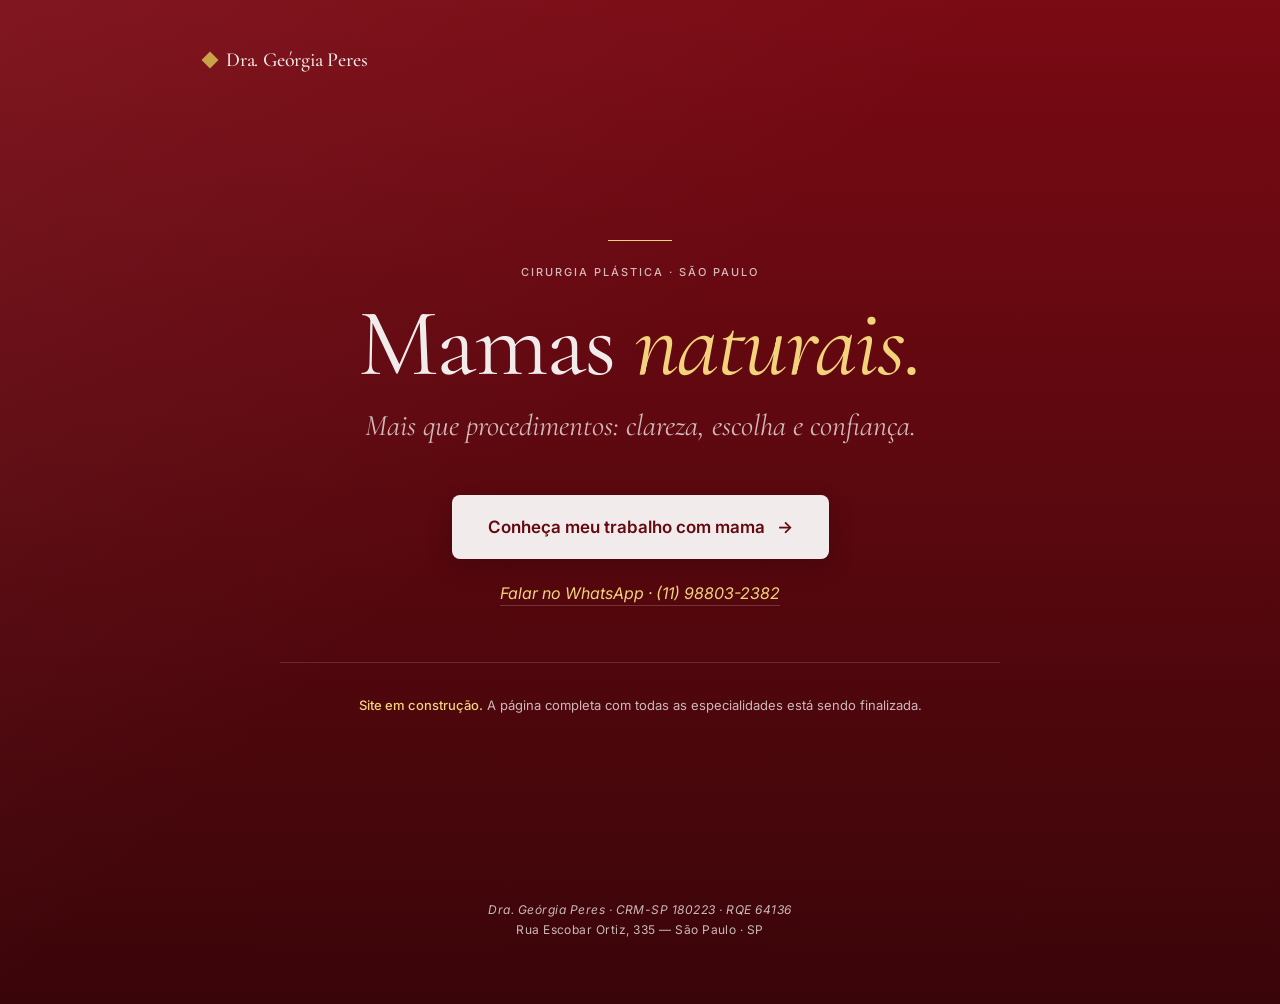
==== index.html @ ad5acf3d "Initial site structure — homepage + /mamas/ landing - index.html: homepage placeholder (brand bordô/" ====
<!doctype html>
<html lang="pt-BR">
<head>
<meta charset="utf-8">
<meta name="viewport" content="width=device-width,initial-scale=1">
<meta name="theme-color" content="#650810">
<meta name="description" content="Dra. Geórgia Peres · Cirurgia plástica · Mamas naturais. CRM-SP 180223 · RQE 64136.">
<meta property="og:title" content="Dra. Geórgia Peres — Cirurgia plástica">
<meta property="og:description" content="Mamas naturais. Mais que procedimentos: clareza, escolha e confiança.">
<meta property="og:type" content="website">
<title>Dra. Geórgia Peres · Cirurgia plástica</title>
<link rel="preconnect" href="https://fonts.googleapis.com">
<link rel="preconnect" href="https://fonts.gstatic.com" crossorigin>
<link rel="stylesheet" href="https://fonts.googleapis.com/css2?family=Cormorant+Garamond:ital,wght@0,400;0,500;0,600;1,400;1,500&family=Inter:wght@300;400;500;600&display=swap">
<style>
  :root {
    --bordo: #650810;
    --vinho: #2C0306;
    --nude:  #D6C0B2;
    --offwhite: #F1EBEB;
    --ivory: #FAF6F4;
    --gold: #C9A24A;
    --gold-light: #F2D27A;
    --grafite: #2F2F2F;
    --fg-on-bordo-2: rgba(241, 235, 235, 0.78);
    --font-display: "Cormorant Garamond", Georgia, serif;
    --font-body: "Inter", -apple-system, BlinkMacSystemFont, "Segoe UI", Roboto, sans-serif;
  }
  * { box-sizing: border-box; margin: 0; padding: 0; }
  html { scroll-behavior: smooth; -webkit-text-size-adjust: 100%; }
  body {
    font-family: var(--font-body);
    background: var(--bordo);
    background-image:
      linear-gradient(135deg, rgba(255,255,255,0.05) 0%, rgba(255,255,255,0) 45%),
      linear-gradient(180deg, #7A0A14 0%, #3A0509 100%);
    color: var(--offwhite);
    min-height: 100vh;
    min-height: 100dvh;
    display: flex;
    flex-direction: column;
    -webkit-font-smoothing: antialiased;
  }
  @media (prefers-reduced-motion: reduce) {
    *, *::before, *::after { animation-duration: 0.01ms !important; transition-duration: 0.01ms !important; }
  }
  .container {
    max-width: 920px;
    margin: 0 auto;
    padding: 24px;
    width: 100%;
  }
  header {
    padding-block: 24px;
  }
  .brand {
    display: inline-flex;
    align-items: center;
    gap: 10px;
    font-family: var(--font-display);
    font-size: 20px;
    font-weight: 500;
    letter-spacing: -0.01em;
    color: var(--offwhite);
    text-decoration: none;
  }
  .brand .diamond {
    width: 12px; height: 12px;
    background: var(--gold);
    transform: rotate(45deg);
    display: inline-block;
  }
  main {
    flex: 1;
    display: flex;
    align-items: center;
    padding-block: clamp(40px, 8vw, 96px);
  }
  .hero {
    text-align: center;
    margin: 0 auto;
    max-width: 720px;
  }
  .divider-gold {
    width: 64px;
    height: 1px;
    background: var(--gold-light);
    border: 0;
    margin: 0 auto 24px;
  }
  .overline {
    font-size: 11px;
    font-weight: 500;
    letter-spacing: 0.18em;
    text-transform: uppercase;
    color: var(--fg-on-bordo-2);
    margin-bottom: 16px;
  }
  .display {
    font-family: var(--font-display);
    font-weight: 400;
    font-size: clamp(48px, 8vw, 96px);
    line-height: 1.02;
    letter-spacing: -0.02em;
    color: var(--offwhite);
    margin-bottom: 12px;
    text-wrap: balance;
  }
  .display em {
    font-style: italic;
    color: var(--gold-light);
    font-weight: 400;
  }
  .sub {
    font-family: var(--font-display);
    font-style: italic;
    font-size: clamp(22px, 2.6vw, 30px);
    color: var(--fg-on-bordo-2);
    margin-bottom: 48px;
    line-height: 1.4;
  }
  .ctas {
    display: flex;
    flex-direction: column;
    align-items: center;
    gap: 24px;
  }
  .btn {
    display: inline-flex;
    align-items: center;
    justify-content: center;
    gap: 12px;
    background: var(--offwhite);
    color: var(--bordo);
    font-family: var(--font-body);
    font-size: 17px;
    font-weight: 600;
    text-decoration: none;
    padding: 22px 36px;
    min-height: 56px;
    border-radius: 8px;
    transition: background 160ms cubic-bezier(0.22,0.61,0.36,1), transform 160ms cubic-bezier(0.22,0.61,0.36,1), box-shadow 240ms cubic-bezier(0.22,0.61,0.36,1);
    box-shadow: 0 8px 24px rgba(0,0,0,0.18);
  }
  .btn:hover { background: #fff; box-shadow: 0 12px 32px rgba(0,0,0,0.22); }
  .btn:active { transform: translateY(1px); }
  .btn:focus-visible { outline: 3px solid var(--gold-light); outline-offset: 3px; }
  .btn .arrow { display: inline-block; transition: transform 160ms cubic-bezier(0.22,0.61,0.36,1); }
  .btn:hover .arrow { transform: translateX(3px); }
  .whats {
    color: var(--gold-light);
    font-style: italic;
    text-decoration: none;
    border-bottom: 1px solid rgba(241, 235, 235, 0.2);
    padding-bottom: 2px;
    transition: color 160ms, border-color 160ms;
  }
  .whats:hover { color: #fff; border-bottom-color: var(--gold-light); }
  footer {
    padding-block: 40px;
    text-align: center;
    font-size: 12px;
    color: var(--fg-on-bordo-2);
    letter-spacing: 0.04em;
    line-height: 1.7;
  }
  footer .crm { font-style: italic; }
  .specialty-note {
    margin-top: 56px;
    padding-top: 32px;
    border-top: 1px solid rgba(241, 235, 235, 0.14);
    font-size: 13px;
    color: var(--fg-on-bordo-2);
    line-height: 1.6;
  }
  .specialty-note strong { color: var(--gold-light); font-weight: 500; }
</style>
</head>
<body>

<header>
  <div class="container">
    <a class="brand" href="/">
      <span class="diamond" aria-hidden="true"></span>
      <span>Dra. Geórgia Peres</span>
    </a>
  </div>
</header>

<main>
  <div class="container">
    <div class="hero">
      <hr class="divider-gold" aria-hidden="true">
      <p class="overline">Cirurgia plástica · São Paulo</p>
      <h1 class="display">Mamas <em>naturais.</em></h1>
      <p class="sub">Mais que procedimentos: clareza, escolha e confiança.</p>

      <div class="ctas">
        <a class="btn" href="mamas/">
          Conheça meu trabalho com mama <span class="arrow" aria-hidden="true">→</span>
        </a>
        <a class="whats" href="https://wa.me/5511988032382?text=Oi%20Dra.%20Ge%C3%B3rgia%2C%20vim%20do%20site." target="_blank" rel="noopener">
          Falar no WhatsApp · (11) 98803-2382
        </a>
      </div>

      <p class="specialty-note">
        <strong>Site em construção.</strong> A página completa com todas as especialidades está sendo finalizada.
      </p>
    </div>
  </div>
</main>

<footer>
  <div class="container">
    <p class="crm">Dra. Geórgia Peres · CRM-SP 180223 · RQE 64136</p>
    <p>Rua Escobar Ortiz, 335 — São Paulo · SP</p>
  </div>
</footer>

</body>
</html>
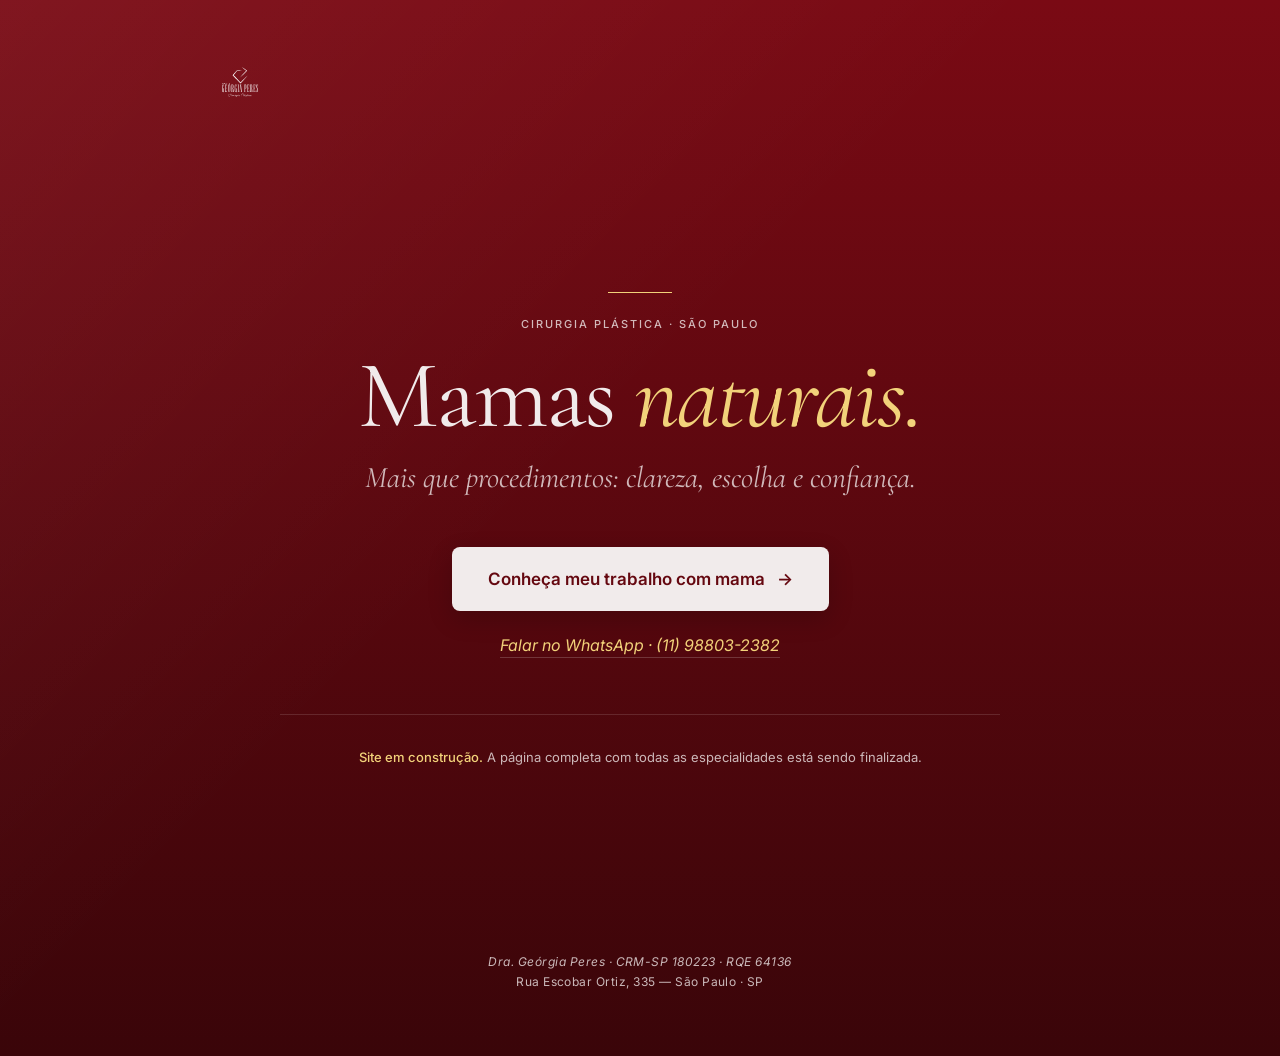
==== commit 92ed2a16: "Logos reais aplicados + índice do site atual - assets/logos/: logos oficiais (bordo, white) da Dra. " ====
--- a/index.html
+++ b/index.html
@@ -56,19 +56,13 @@
   .brand {
     display: inline-flex;
     align-items: center;
-    gap: 10px;
-    font-family: var(--font-display);
-    font-size: 20px;
-    font-weight: 500;
-    letter-spacing: -0.01em;
-    color: var(--offwhite);
     text-decoration: none;
   }
-  .brand .diamond {
-    width: 12px; height: 12px;
-    background: var(--gold);
-    transform: rotate(45deg);
-    display: inline-block;
+  .brand img {
+    height: 72px;
+    width: auto;
+    display: block;
+    filter: brightness(0) invert(1);
   }
   main {
     flex: 1;
@@ -180,9 +174,8 @@
 
 <header>
   <div class="container">
-    <a class="brand" href="/">
-      <span class="diamond" aria-hidden="true"></span>
-      <span>Dra. Geórgia Peres</span>
+    <a class="brand" href="/" aria-label="Dra. Geórgia Peres — início">
+      <img src="assets/logos/logo-georgia-white.svg" alt="Dra. Geórgia Peres">
     </a>
   </div>
 </header>
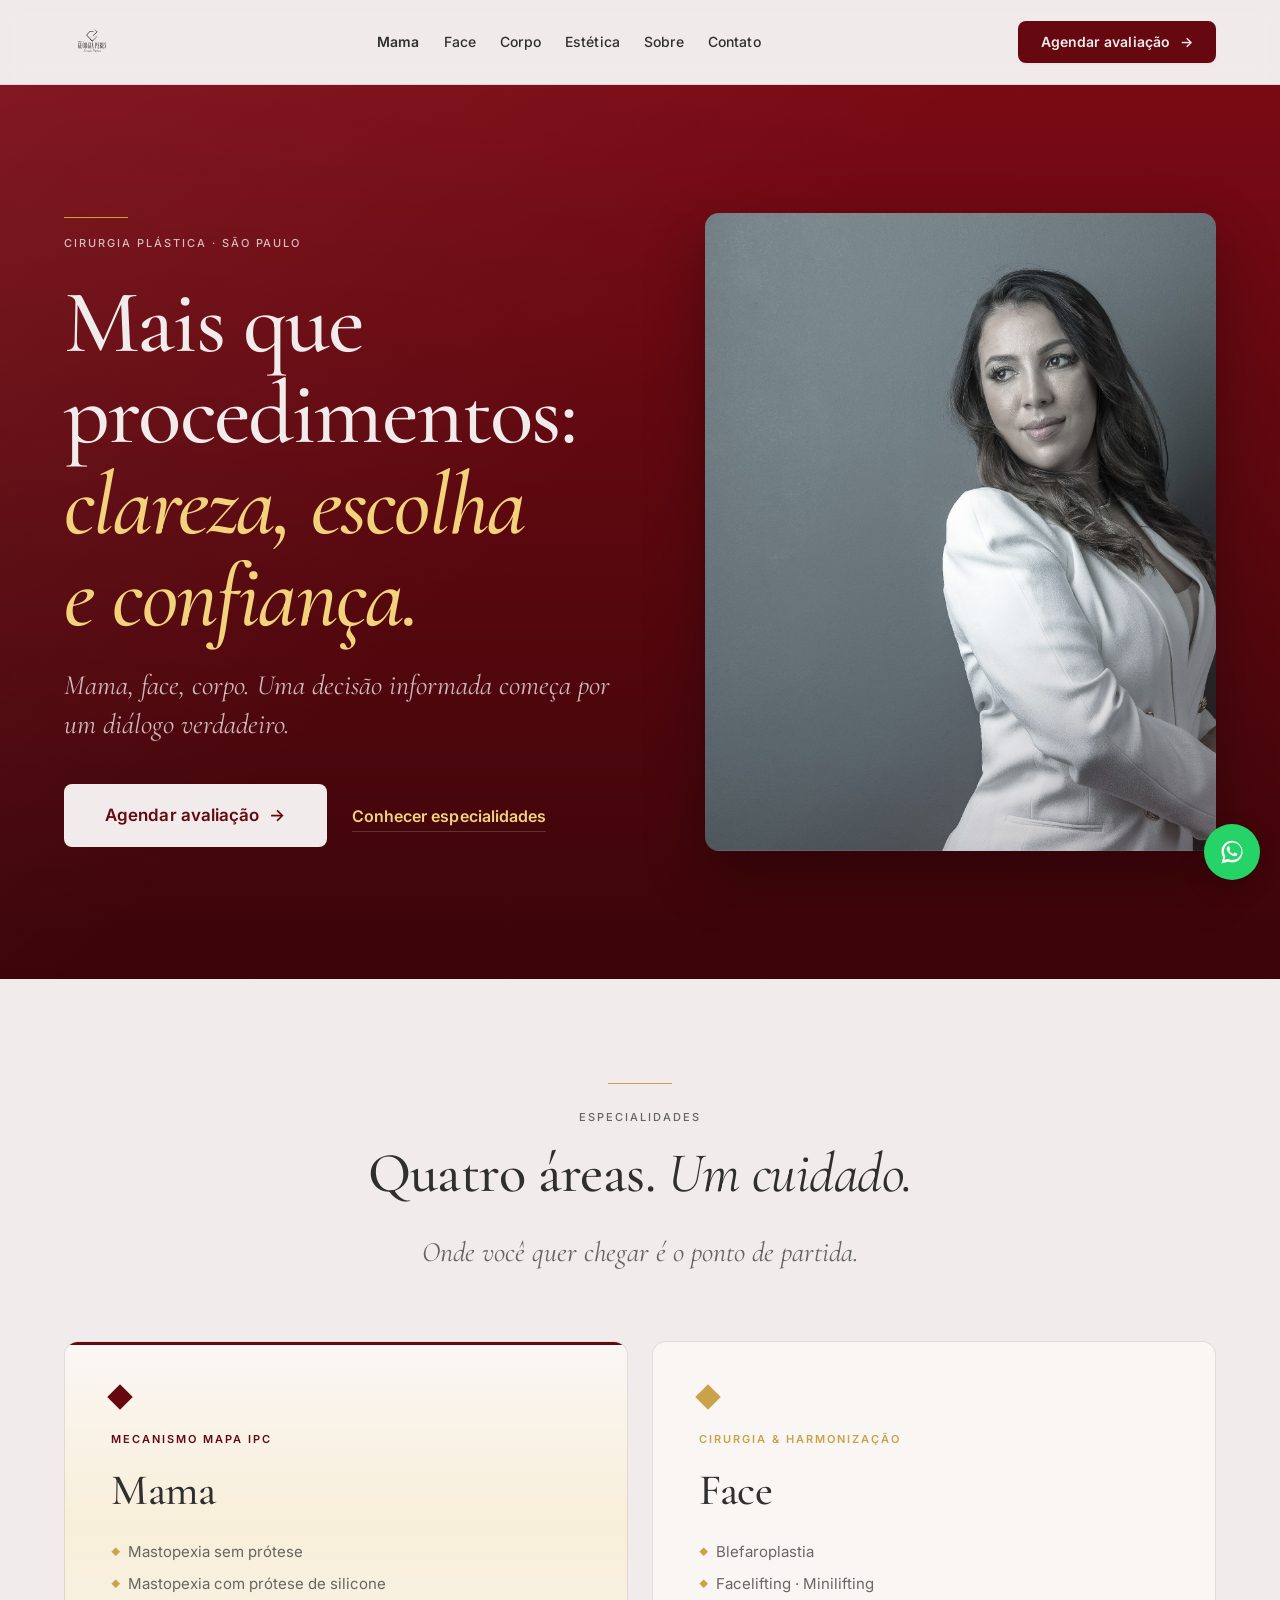
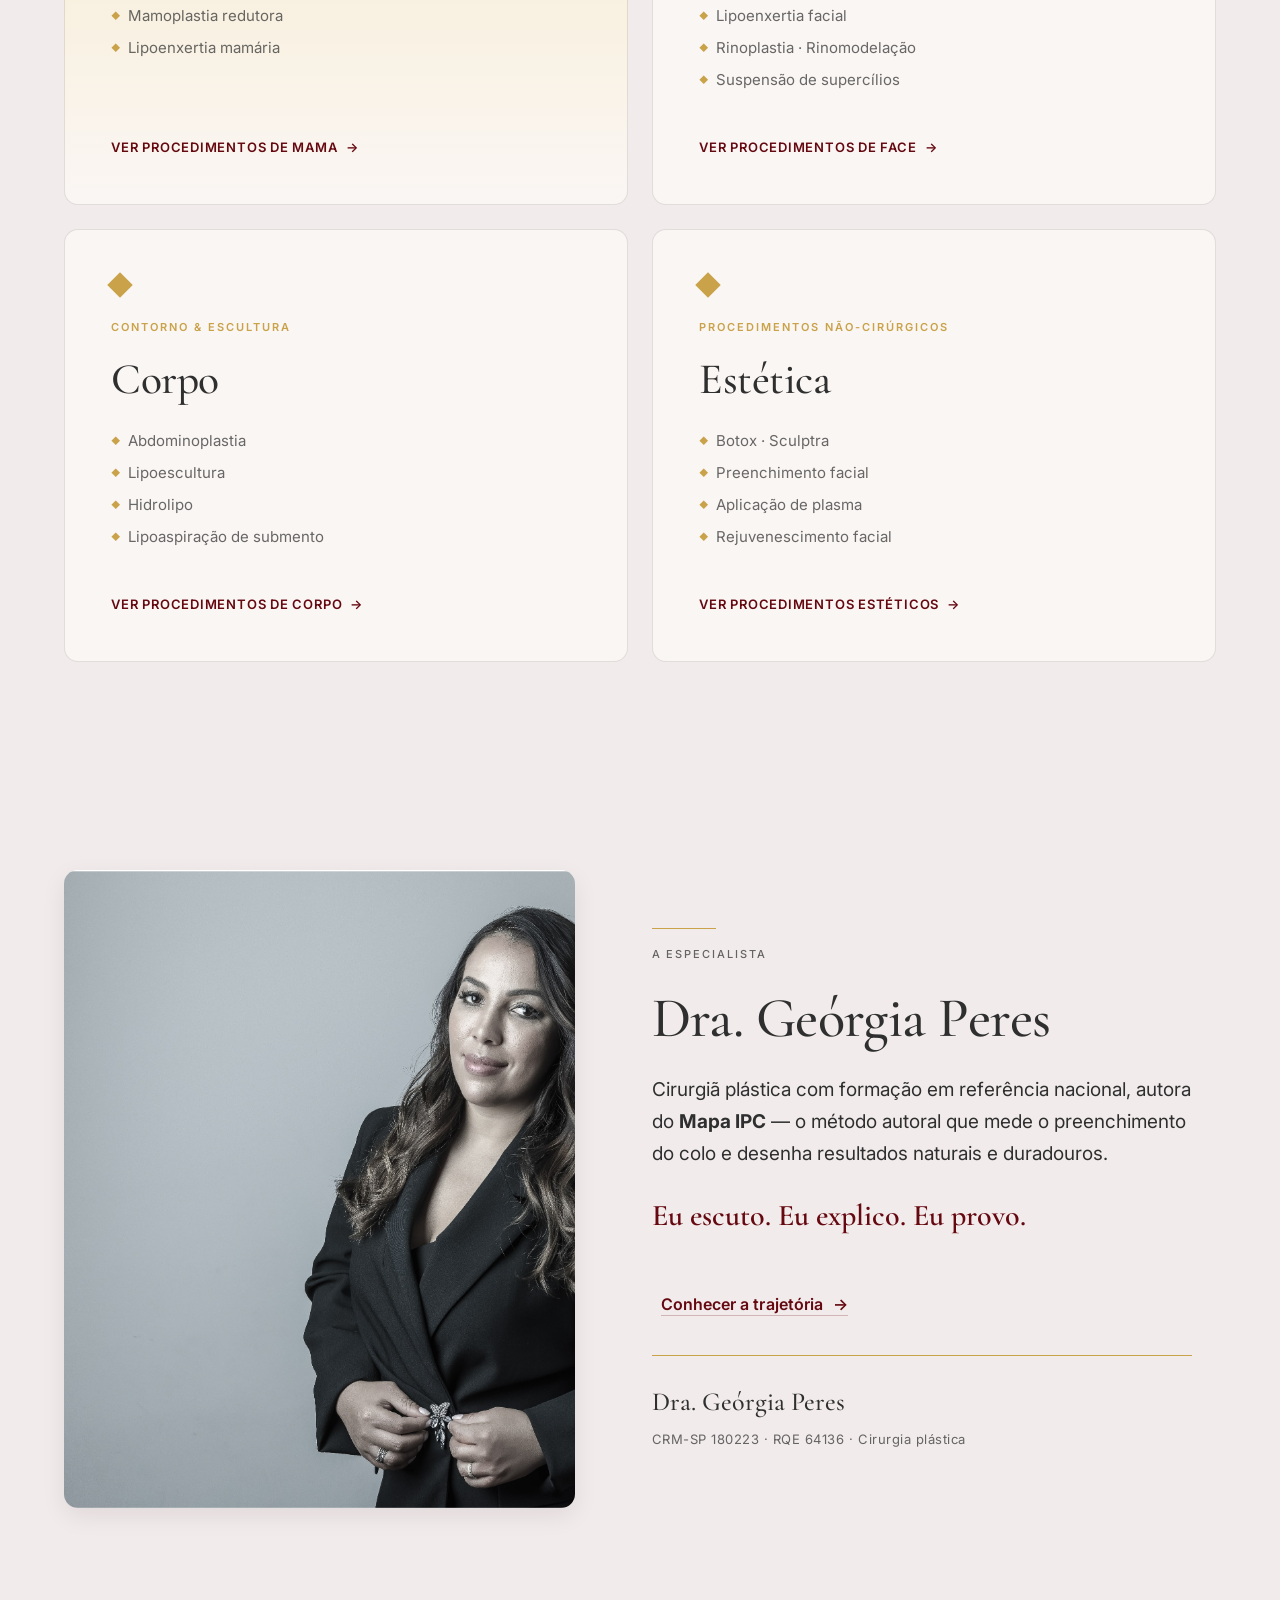
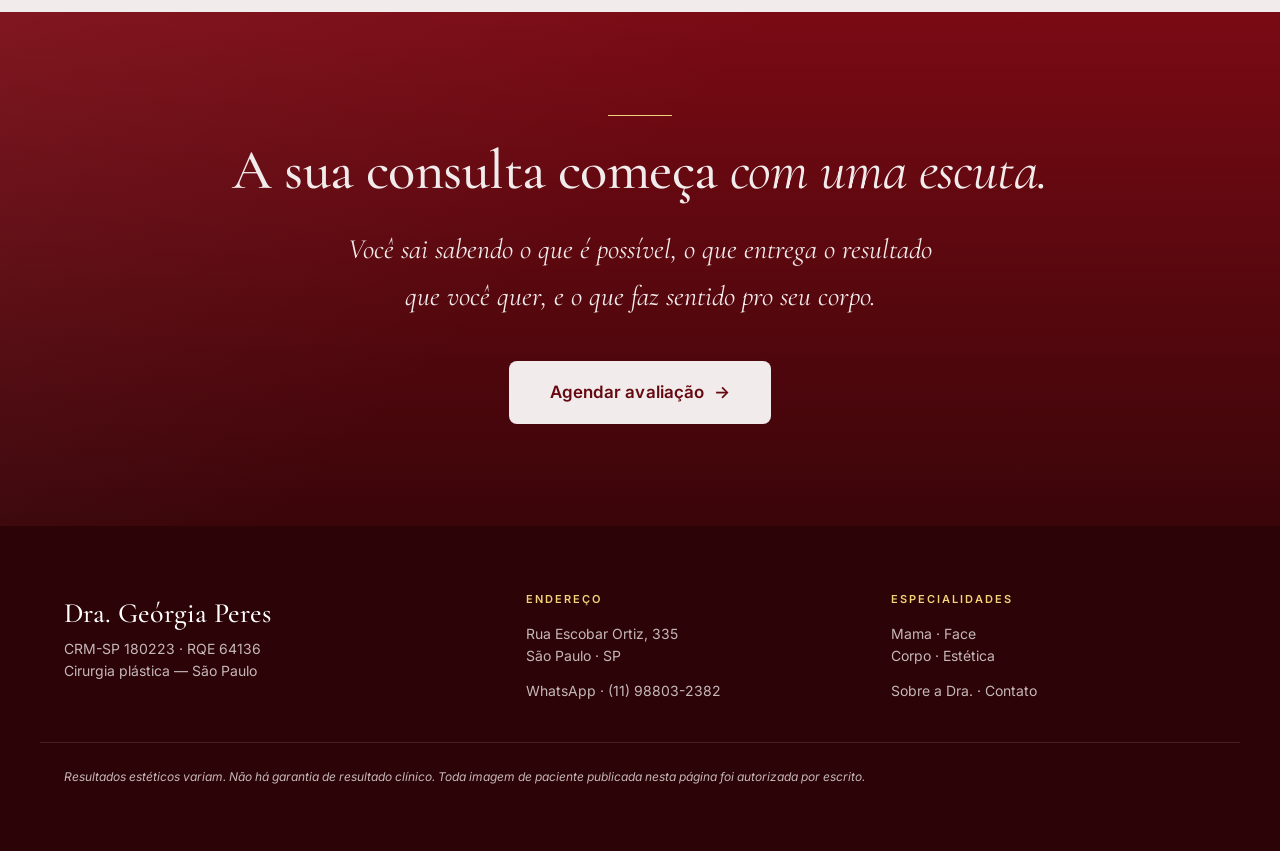
==== commit d7cda599: "Fase 1+2: CSS compartilhado + Home reformulada CSS arquitetura compartilhada: - assets/css/tokens.cs" ====
--- a/index.html
+++ b/index.html
@@ -4,212 +4,490 @@
 <meta charset="utf-8">
 <meta name="viewport" content="width=device-width,initial-scale=1">
 <meta name="theme-color" content="#650810">
-<meta name="description" content="Dra. Geórgia Peres · Cirurgia plástica · Mamas naturais. CRM-SP 180223 · RQE 64136.">
+<meta name="description" content="Dra. Geórgia Peres · Cirurgia plástica · Mama, Face, Corpo. Mais que procedimentos: clareza, escolha e confiança. CRM-SP 180223 · RQE 64136. São Paulo.">
 <meta property="og:title" content="Dra. Geórgia Peres — Cirurgia plástica">
-<meta property="og:description" content="Mamas naturais. Mais que procedimentos: clareza, escolha e confiança.">
+<meta property="og:description" content="Mais que procedimentos: clareza, escolha e confiança.">
 <meta property="og:type" content="website">
-<title>Dra. Geórgia Peres · Cirurgia plástica</title>
+<meta property="og:image" content="assets/photos/dra-georgia-01.jpg">
+<title>Dra. Geórgia Peres · Cirurgia plástica · São Paulo</title>
 <link rel="preconnect" href="https://fonts.googleapis.com">
 <link rel="preconnect" href="https://fonts.gstatic.com" crossorigin>
-<link rel="stylesheet" href="https://fonts.googleapis.com/css2?family=Cormorant+Garamond:ital,wght@0,400;0,500;0,600;1,400;1,500&family=Inter:wght@300;400;500;600&display=swap">
+<link rel="stylesheet" href="assets/css/tokens.css">
+<link rel="stylesheet" href="assets/css/base.css">
+<link rel="stylesheet" href="assets/css/components.css">
 <style>
-  :root {
-    --bordo: #650810;
-    --vinho: #2C0306;
-    --nude:  #D6C0B2;
-    --offwhite: #F1EBEB;
-    --ivory: #FAF6F4;
-    --gold: #C9A24A;
-    --gold-light: #F2D27A;
-    --grafite: #2F2F2F;
-    --fg-on-bordo-2: rgba(241, 235, 235, 0.78);
-    --font-display: "Cormorant Garamond", Georgia, serif;
-    --font-body: "Inter", -apple-system, BlinkMacSystemFont, "Segoe UI", Roboto, sans-serif;
-  }
-  * { box-sizing: border-box; margin: 0; padding: 0; }
-  html { scroll-behavior: smooth; -webkit-text-size-adjust: 100%; }
-  body {
-    font-family: var(--font-body);
-    background: var(--bordo);
+  /* Home-only styles */
+  .hero-home {
+    position: relative;
+    overflow: hidden;
+    background: var(--dg-bordo);
     background-image:
-      linear-gradient(135deg, rgba(255,255,255,0.05) 0%, rgba(255,255,255,0) 45%),
+      linear-gradient(135deg, rgba(255,255,255,0.06) 0%, rgba(255,255,255,0) 45%),
       linear-gradient(180deg, #7A0A14 0%, #3A0509 100%);
-    color: var(--offwhite);
-    min-height: 100vh;
-    min-height: 100dvh;
+    color: var(--fg-on-bordo);
+    padding-block: clamp(72px, 10vw, 144px);
+  }
+  .hero-home__grid {
+    display: grid;
+    grid-template-columns: 1.05fr 0.95fr;
+    gap: clamp(40px, 6vw, 96px);
+    align-items: center;
+  }
+  .hero-home__copy { max-width: 620px; }
+  .hero-home__h1 {
+    font-family: var(--font-display);
+    font-weight: 500;
+    font-size: clamp(48px, 7vw, 96px);
+    line-height: 1.02;
+    letter-spacing: -0.02em;
+    color: var(--fg-on-bordo);
+    margin-block: var(--sp-3) var(--sp-3);
+    text-wrap: balance;
+  }
+  .hero-home__h1 em { font-style: italic; color: var(--dg-ouro-claro); font-weight: 500; }
+  .hero-home__sub {
+    font-family: var(--font-display);
+    font-style: italic;
+    font-size: clamp(22px, 2.4vw, 28px);
+    color: var(--fg-on-bordo-2);
+    margin-bottom: var(--sp-5);
+    line-height: 1.4;
+  }
+  .hero-home__ctas { display: flex; flex-wrap: wrap; gap: var(--sp-2); }
+  .hero-home__photo {
+    position: relative;
+    border-radius: var(--r-lg);
+    overflow: hidden;
+    aspect-ratio: 4/5;
+    box-shadow: 0 24px 60px rgba(0,0,0,0.32);
+  }
+  .hero-home__photo img {
+    width: 100%; height: 100%; object-fit: cover;
+  }
+  .hero-home__photo::after {
+    content: "";
+    position: absolute; inset: 0;
+    background: linear-gradient(135deg, rgba(0,0,0,0) 60%, rgba(44,3,6,0.25) 100%);
+    pointer-events: none;
+  }
+  @media (max-width: 900px) {
+    .hero-home__grid { grid-template-columns: 1fr; }
+    .hero-home__photo { max-width: 460px; margin-inline: auto; aspect-ratio: 4/5; }
+  }
+
+  /* Section: 4 áreas */
+  .areas__h2 { text-align: center; margin-bottom: var(--sp-3); }
+  .areas__lead {
+    text-align: center;
+    font-family: var(--font-display);
+    font-style: italic;
+    font-size: clamp(22px, 2.4vw, 28px);
+    color: var(--fg-2);
+    max-width: 720px;
+    margin: 0 auto var(--sp-8);
+  }
+  .areas__grid {
+    display: grid;
+    grid-template-columns: repeat(2, 1fr);
+    gap: var(--sp-3);
+  }
+  @media (max-width: 720px) { .areas__grid { grid-template-columns: 1fr; } }
+  .area-card {
+    background: var(--bg-card);
+    border: 1px solid var(--rule-soft);
+    border-radius: var(--r-lg);
+    padding: clamp(28px, 3.6vw, 48px);
     display: flex;
     flex-direction: column;
-    -webkit-font-smoothing: antialiased;
-  }
-  @media (prefers-reduced-motion: reduce) {
-    *, *::before, *::after { animation-duration: 0.01ms !important; transition-duration: 0.01ms !important; }
-  }
-  .container {
-    max-width: 920px;
-    margin: 0 auto;
-    padding: 24px;
-    width: 100%;
-  }
-  header {
-    padding-block: 24px;
-  }
-  .brand {
+    gap: var(--sp-2);
+    text-decoration: none;
+    color: inherit;
+    position: relative;
+    transition: transform var(--dur-base) var(--ease),
+                box-shadow var(--dur-base) var(--ease),
+                border-color var(--dur-base) var(--ease);
+    overflow: hidden;
+    min-height: 280px;
+  }
+  .area-card::before {
+    content: "";
+    position: absolute;
+    top: 0; left: 0; right: 0;
+    height: 2px;
+    background: var(--gold);
+    transform: scaleX(0);
+    transform-origin: left;
+    transition: transform var(--dur-slow) var(--ease);
+  }
+  .area-card:hover { transform: translateY(-3px); box-shadow: var(--shadow-md); border-color: var(--rule-bordo); }
+  .area-card:hover::before { transform: scaleX(1); }
+  .area-card--featured { background: linear-gradient(180deg, #FAF6F4 0%, #F8EFD9 40%, #FAF6F4 100%); }
+  .area-card--featured::before { background: var(--accent); transform: scaleX(1); height: 3px; }
+  .area-card__diamond {
+    width: 18px; height: 18px;
+    background: var(--gold);
+    transform: rotate(45deg);
+    margin-bottom: var(--sp-1);
+  }
+  .area-card--featured .area-card__diamond { background: var(--accent); }
+  .area-card__overline {
+    font-family: var(--font-body);
+    font-size: 11px;
+    font-weight: 600;
+    letter-spacing: 0.18em;
+    text-transform: uppercase;
+    color: var(--gold);
+  }
+  .area-card--featured .area-card__overline { color: var(--accent); }
+  .area-card__title {
+    font-family: var(--font-display);
+    font-size: clamp(32px, 3.4vw, 44px);
+    font-weight: 500;
+    line-height: 1.05;
+    color: var(--fg-1);
+    margin-block: 4px 6px;
+    letter-spacing: -0.01em;
+  }
+  .area-card__list {
+    list-style: none;
+    color: var(--fg-2);
+    font-size: 15px;
+    line-height: 1.6;
+  }
+  .area-card__list li {
+    padding-block: 4px;
+    display: flex;
+    align-items: baseline;
+    gap: 8px;
+  }
+  .area-card__list li::before {
+    content: "◆";
+    color: var(--gold);
+    font-size: 9px;
+    flex-shrink: 0;
+    transform: translateY(-2px);
+  }
+  .area-card__cta {
+    margin-top: auto;
+    padding-top: var(--sp-3);
     display: inline-flex;
     align-items: center;
-    text-decoration: none;
-  }
-  .brand img {
-    height: 72px;
-    width: auto;
-    display: block;
-    filter: brightness(0) invert(1);
-  }
-  main {
-    flex: 1;
-    display: flex;
+    gap: 8px;
+    font-family: var(--font-body);
+    font-size: 13px;
+    font-weight: 600;
+    letter-spacing: 0.06em;
+    text-transform: uppercase;
+    color: var(--accent);
+  }
+  .area-card__cta .arrow { transition: transform var(--dur-fast) var(--ease); }
+  .area-card:hover .area-card__cta .arrow { transform: translateX(3px); }
+
+  /* Authority preview */
+  .authority {
+    background: var(--bg-paper);
+  }
+  .authority__grid {
+    display: grid;
+    grid-template-columns: 0.95fr 1.05fr;
+    gap: clamp(40px, 6vw, 96px);
     align-items: center;
-    padding-block: clamp(40px, 8vw, 96px);
-  }
-  .hero {
+  }
+  .authority__photo {
+    border-radius: var(--r-lg);
+    overflow: hidden;
+    aspect-ratio: 4/5;
+    box-shadow: var(--shadow-md);
+  }
+  .authority__photo img { width: 100%; height: 100%; object-fit: cover; }
+  .authority__copy { max-width: 540px; }
+  .authority__h2 {
+    margin-block: var(--sp-3);
+  }
+  .authority__triade {
+    margin-block: var(--sp-3) var(--sp-5);
+    font-family: var(--font-display);
+    font-style: italic;
+    font-size: clamp(22px, 2.4vw, 30px);
+    line-height: 1.4;
+    color: var(--accent);
+  }
+  .authority__triade strong { font-style: normal; font-weight: 600; }
+  .authority__signature {
+    border-top: 1px solid var(--gold);
+    margin-top: var(--sp-3);
+    padding-top: var(--sp-3);
+    display: grid;
+    gap: 4px;
+  }
+  .authority__signature .name {
+    font-family: var(--font-display);
+    font-size: 26px;
+    font-weight: 500;
+    color: var(--fg-1);
+  }
+  .authority__signature .crm {
+    font-size: var(--t-small);
+    color: var(--fg-2);
+    letter-spacing: 0.04em;
+  }
+  @media (max-width: 900px) {
+    .authority__grid { grid-template-columns: 1fr; }
+    .authority__photo { max-width: 460px; margin-inline: auto; }
+  }
+
+  /* CTA strip */
+  .cta-strip {
     text-align: center;
-    margin: 0 auto;
-    max-width: 720px;
-  }
-  .divider-gold {
-    width: 64px;
-    height: 1px;
-    background: var(--gold-light);
-    border: 0;
-    margin: 0 auto 24px;
-  }
-  .overline {
-    font-size: 11px;
-    font-weight: 500;
-    letter-spacing: 0.18em;
-    text-transform: uppercase;
+    padding-block: clamp(64px, 8vw, 120px);
+  }
+  .cta-strip__h2 {
+    margin-bottom: var(--sp-3);
+  }
+  .cta-strip__sub {
+    font-family: var(--font-display);
+    font-style: italic;
+    font-size: clamp(22px, 2.4vw, 28px);
     color: var(--fg-on-bordo-2);
-    margin-bottom: 16px;
-  }
-  .display {
-    font-family: var(--font-display);
-    font-weight: 400;
-    font-size: clamp(48px, 8vw, 96px);
-    line-height: 1.02;
-    letter-spacing: -0.02em;
-    color: var(--offwhite);
-    margin-bottom: 12px;
-    text-wrap: balance;
-  }
-  .display em {
-    font-style: italic;
-    color: var(--gold-light);
-    font-weight: 400;
-  }
-  .sub {
-    font-family: var(--font-display);
-    font-style: italic;
-    font-size: clamp(22px, 2.6vw, 30px);
-    color: var(--fg-on-bordo-2);
-    margin-bottom: 48px;
-    line-height: 1.4;
-  }
-  .ctas {
-    display: flex;
-    flex-direction: column;
-    align-items: center;
-    gap: 24px;
-  }
-  .btn {
-    display: inline-flex;
-    align-items: center;
-    justify-content: center;
-    gap: 12px;
-    background: var(--offwhite);
-    color: var(--bordo);
-    font-family: var(--font-body);
-    font-size: 17px;
-    font-weight: 600;
-    text-decoration: none;
-    padding: 22px 36px;
-    min-height: 56px;
-    border-radius: 8px;
-    transition: background 160ms cubic-bezier(0.22,0.61,0.36,1), transform 160ms cubic-bezier(0.22,0.61,0.36,1), box-shadow 240ms cubic-bezier(0.22,0.61,0.36,1);
-    box-shadow: 0 8px 24px rgba(0,0,0,0.18);
-  }
-  .btn:hover { background: #fff; box-shadow: 0 12px 32px rgba(0,0,0,0.22); }
-  .btn:active { transform: translateY(1px); }
-  .btn:focus-visible { outline: 3px solid var(--gold-light); outline-offset: 3px; }
-  .btn .arrow { display: inline-block; transition: transform 160ms cubic-bezier(0.22,0.61,0.36,1); }
-  .btn:hover .arrow { transform: translateX(3px); }
-  .whats {
-    color: var(--gold-light);
-    font-style: italic;
-    text-decoration: none;
-    border-bottom: 1px solid rgba(241, 235, 235, 0.2);
-    padding-bottom: 2px;
-    transition: color 160ms, border-color 160ms;
-  }
-  .whats:hover { color: #fff; border-bottom-color: var(--gold-light); }
-  footer {
-    padding-block: 40px;
-    text-align: center;
-    font-size: 12px;
-    color: var(--fg-on-bordo-2);
-    letter-spacing: 0.04em;
-    line-height: 1.7;
-  }
-  footer .crm { font-style: italic; }
-  .specialty-note {
-    margin-top: 56px;
-    padding-top: 32px;
-    border-top: 1px solid rgba(241, 235, 235, 0.14);
-    font-size: 13px;
-    color: var(--fg-on-bordo-2);
-    line-height: 1.6;
-  }
-  .specialty-note strong { color: var(--gold-light); font-weight: 500; }
+    max-width: 620px;
+    margin: 0 auto var(--sp-5);
+  }
 </style>
 </head>
 <body>
 
-<header>
+<a class="skip-link" href="#main">Pular para o conteúdo</a>
+
+<!-- ============================================================ HEADER -->
+<header class="site-header" id="site-header">
+  <div class="container site-header__inner">
+    <a class="site-header__brand" href="/" aria-label="Dra. Geórgia Peres — início">
+      <img src="assets/logos/logo-georgia-white.svg" alt="Dra. Geórgia Peres" style="filter: brightness(0);">
+    </a>
+    <nav class="site-header__nav" aria-label="Navegação principal">
+      <a href="mama/"     class="is-featured">Mama</a>
+      <a href="face/">Face</a>
+      <a href="corpo/">Corpo</a>
+      <a href="estetica/">Estética</a>
+      <a href="sobre/">Sobre</a>
+      <a href="contato/">Contato</a>
+    </nav>
+    <div class="site-header__cta">
+      <a class="btn btn--primary" href="https://wa.me/5511988032382?text=Oi%20Dra.%20Ge%C3%B3rgia%2C%20vim%20do%20site." target="_blank" rel="noopener">
+        Agendar avaliação <span class="btn-arrow" aria-hidden="true">→</span>
+      </a>
+    </div>
+    <button class="site-header__toggle" id="nav-toggle" aria-label="Abrir menu" aria-expanded="false">
+      <svg viewBox="0 0 24 24" fill="none" stroke="currentColor" stroke-width="2" stroke-linecap="round" aria-hidden="true">
+        <path d="M3 6h18M3 12h18M3 18h18"/>
+      </svg>
+    </button>
+  </div>
+  <div class="site-header__mobile" id="nav-mobile">
+    <nav aria-label="Navegação mobile">
+      <a href="mama/" class="is-featured">Mama</a>
+      <a href="face/">Face</a>
+      <a href="corpo/">Corpo</a>
+      <a href="estetica/">Estética</a>
+      <a href="sobre/">Sobre</a>
+      <a href="contato/">Contato</a>
+    </nav>
+    <a class="btn btn--primary" href="https://wa.me/5511988032382?text=Oi%20Dra.%20Ge%C3%B3rgia%2C%20vim%20do%20site." target="_blank" rel="noopener">
+      Agendar avaliação <span class="btn-arrow" aria-hidden="true">→</span>
+    </a>
+  </div>
+</header>
+
+<main id="main">
+
+<!-- ============================================================ HERO -->
+<section class="hero-home" aria-labelledby="hero-h1">
+  <div class="container hero-home__grid">
+    <div class="hero-home__copy reveal">
+      <hr class="divider-gold" style="margin: 0 0 16px 0;" aria-hidden="true">
+      <p class="dg-overline" style="color: var(--fg-on-bordo-2);">Cirurgia plástica · São Paulo</p>
+      <h1 id="hero-h1" class="hero-home__h1">Mais que procedimentos: <em>clareza, escolha e confiança.</em></h1>
+      <p class="hero-home__sub">Mama, face, corpo. Uma decisão informada começa por um diálogo verdadeiro.</p>
+      <div class="hero-home__ctas">
+        <a class="btn btn--primary-on-bordo btn--xl" href="https://wa.me/5511988032382?text=Oi%20Dra.%20Ge%C3%B3rgia%2C%20vim%20do%20site." target="_blank" rel="noopener">
+          Agendar avaliação <span class="btn-arrow" aria-hidden="true">→</span>
+        </a>
+        <a class="btn btn--ghost-on-bordo" href="#areas">Conhecer especialidades</a>
+      </div>
+    </div>
+    <figure class="hero-home__photo reveal" aria-hidden="true">
+      <img src="assets/photos/dra-georgia-01.jpg" alt="" loading="eager">
+    </figure>
+  </div>
+</section>
+
+<!-- ============================================================ 4 ÁREAS -->
+<section class="section section--paper" id="areas" aria-labelledby="areas-h2">
   <div class="container">
-    <a class="brand" href="/" aria-label="Dra. Geórgia Peres — início">
-      <img src="assets/logos/logo-georgia-white.svg" alt="Dra. Geórgia Peres">
+    <hr class="divider-gold" aria-hidden="true">
+    <p class="dg-overline" style="text-align:center;margin-bottom:16px;">Especialidades</p>
+    <h2 id="areas-h2" class="dg-h2 areas__h2 reveal">Quatro áreas. <em class="dg-italic">Um cuidado.</em></h2>
+    <p class="areas__lead reveal">Onde você quer chegar é o ponto de partida.</p>
+
+    <div class="areas__grid">
+      <!-- MAMA — featured (mecanismo principal) -->
+      <a class="area-card area-card--featured reveal" href="mama/">
+        <span class="area-card__diamond" aria-hidden="true"></span>
+        <span class="area-card__overline">Mecanismo Mapa IPC</span>
+        <h3 class="area-card__title">Mama</h3>
+        <ul class="area-card__list">
+          <li>Mastopexia sem prótese</li>
+          <li>Mastopexia com prótese de silicone</li>
+          <li>Mamoplastia redutora</li>
+          <li>Lipoenxertia mamária</li>
+        </ul>
+        <span class="area-card__cta">Ver procedimentos de mama <span class="arrow" aria-hidden="true">→</span></span>
+      </a>
+
+      <!-- FACE -->
+      <a class="area-card reveal" href="face/">
+        <span class="area-card__diamond" aria-hidden="true"></span>
+        <span class="area-card__overline">Cirurgia & harmonização</span>
+        <h3 class="area-card__title">Face</h3>
+        <ul class="area-card__list">
+          <li>Blefaroplastia</li>
+          <li>Facelifting · Minilifting</li>
+          <li>Lipoenxertia facial</li>
+          <li>Rinoplastia · Rinomodelação</li>
+          <li>Suspensão de supercílios</li>
+        </ul>
+        <span class="area-card__cta">Ver procedimentos de face <span class="arrow" aria-hidden="true">→</span></span>
+      </a>
+
+      <!-- CORPO -->
+      <a class="area-card reveal" href="corpo/">
+        <span class="area-card__diamond" aria-hidden="true"></span>
+        <span class="area-card__overline">Contorno & escultura</span>
+        <h3 class="area-card__title">Corpo</h3>
+        <ul class="area-card__list">
+          <li>Abdominoplastia</li>
+          <li>Lipoescultura</li>
+          <li>Hidrolipo</li>
+          <li>Lipoaspiração de submento</li>
+        </ul>
+        <span class="area-card__cta">Ver procedimentos de corpo <span class="arrow" aria-hidden="true">→</span></span>
+      </a>
+
+      <!-- ESTÉTICA -->
+      <a class="area-card reveal" href="estetica/">
+        <span class="area-card__diamond" aria-hidden="true"></span>
+        <span class="area-card__overline">Procedimentos não-cirúrgicos</span>
+        <h3 class="area-card__title">Estética</h3>
+        <ul class="area-card__list">
+          <li>Botox · Sculptra</li>
+          <li>Preenchimento facial</li>
+          <li>Aplicação de plasma</li>
+          <li>Rejuvenescimento facial</li>
+        </ul>
+        <span class="area-card__cta">Ver procedimentos estéticos <span class="arrow" aria-hidden="true">→</span></span>
+      </a>
+    </div>
+  </div>
+</section>
+
+<!-- ============================================================ AUTORIDADE -->
+<section class="section authority" aria-labelledby="authority-h2">
+  <div class="container authority__grid">
+    <figure class="authority__photo reveal" aria-hidden="true">
+      <img src="assets/photos/dra-georgia-02.jpg" alt="" loading="lazy">
+    </figure>
+    <div class="authority__copy reveal">
+      <hr class="divider-gold" style="margin: 0 0 16px 0;" aria-hidden="true">
+      <p class="dg-overline">A especialista</p>
+      <h2 id="authority-h2" class="dg-h2 authority__h2">Dra. Geórgia Peres</h2>
+      <p class="dg-body-lg">Cirurgiã plástica com formação em referência nacional, autora do <strong>Mapa IPC</strong> — o método autoral que mede o preenchimento do colo e desenha resultados naturais e duradouros.</p>
+      <p class="authority__triade"><strong>Eu escuto.</strong> <strong>Eu explico.</strong> <strong>Eu provo.</strong></p>
+      <a class="btn btn--ghost" href="sobre/">Conhecer a trajetória <span class="btn-arrow" aria-hidden="true">→</span></a>
+      <div class="authority__signature">
+        <span class="name">Dra. Geórgia Peres</span>
+        <span class="crm">CRM-SP 180223 · RQE 64136 · Cirurgia plástica</span>
+      </div>
+    </div>
+  </div>
+</section>
+
+<!-- ============================================================ CTA STRIP -->
+<section class="section section--bordo on-bordo cta-strip" aria-labelledby="cta-h2">
+  <div class="container">
+    <hr class="divider-gold" aria-hidden="true">
+    <h2 id="cta-h2" class="dg-h2 cta-strip__h2">A sua consulta começa <em class="dg-italic">com uma escuta.</em></h2>
+    <p class="cta-strip__sub">Você sai sabendo o que é possível, o que entrega o resultado que você quer, e o que faz sentido pro seu corpo.</p>
+    <a class="btn btn--primary-on-bordo btn--xl" href="https://wa.me/5511988032382?text=Oi%20Dra.%20Ge%C3%B3rgia%2C%20gostaria%20de%20agendar%20uma%20avalia%C3%A7%C3%A3o." target="_blank" rel="noopener">
+      Agendar avaliação <span class="btn-arrow" aria-hidden="true">→</span>
     </a>
   </div>
-</header>
-
-<main>
-  <div class="container">
-    <div class="hero">
-      <hr class="divider-gold" aria-hidden="true">
-      <p class="overline">Cirurgia plástica · São Paulo</p>
-      <h1 class="display">Mamas <em>naturais.</em></h1>
-      <p class="sub">Mais que procedimentos: clareza, escolha e confiança.</p>
-
-      <div class="ctas">
-        <a class="btn" href="mamas/">
-          Conheça meu trabalho com mama <span class="arrow" aria-hidden="true">→</span>
-        </a>
-        <a class="whats" href="https://wa.me/5511988032382?text=Oi%20Dra.%20Ge%C3%B3rgia%2C%20vim%20do%20site." target="_blank" rel="noopener">
-          Falar no WhatsApp · (11) 98803-2382
-        </a>
-      </div>
-
-      <p class="specialty-note">
-        <strong>Site em construção.</strong> A página completa com todas as especialidades está sendo finalizada.
+</section>
+
+</main>
+
+<!-- ============================================================ FOOTER -->
+<footer class="site-footer">
+  <div class="container site-footer__grid">
+    <div>
+      <span class="name">Dra. Geórgia Peres</span>
+      <p class="crm">CRM-SP 180223 · RQE 64136</p>
+      <p>Cirurgia plástica — São Paulo</p>
+    </div>
+    <div>
+      <h4>Endereço</h4>
+      <p>Rua Escobar Ortiz, 335<br>São Paulo · SP</p>
+      <p style="margin-top:12px;">
+        <a href="https://wa.me/5511988032382" target="_blank" rel="noopener">WhatsApp · (11) 98803-2382</a>
       </p>
     </div>
-  </div>
-</main>
-
-<footer>
-  <div class="container">
-    <p class="crm">Dra. Geórgia Peres · CRM-SP 180223 · RQE 64136</p>
-    <p>Rua Escobar Ortiz, 335 — São Paulo · SP</p>
+    <div>
+      <h4>Especialidades</h4>
+      <p>
+        <a href="mama/">Mama</a> · <a href="face/">Face</a><br>
+        <a href="corpo/">Corpo</a> · <a href="estetica/">Estética</a>
+      </p>
+      <p style="margin-top:12px;"><a href="sobre/">Sobre a Dra.</a> · <a href="contato/">Contato</a></p>
+    </div>
+  </div>
+  <div class="container site-footer__legal">
+    <em>Resultados estéticos variam. Não há garantia de resultado clínico. Toda imagem de paciente publicada nesta página foi autorizada por escrito.</em>
   </div>
 </footer>
+
+<!-- ============================================================ WHATSAPP FLOAT -->
+<a class="whatsapp-float" href="https://wa.me/5511988032382?text=Oi%20Dra.%20Ge%C3%B3rgia%2C%20vim%20do%20site." target="_blank" rel="noopener" aria-label="Conversar no WhatsApp com a Dra. Geórgia">
+  <svg viewBox="0 0 32 32" fill="currentColor" aria-hidden="true">
+    <path d="M16.04 3C9.4 3 4 8.4 4 15.04c0 2.36.69 4.66 1.99 6.65L4 29l7.49-1.96a12.04 12.04 0 0 0 4.55.9h.01c6.64 0 12.04-5.4 12.04-12.04S22.69 3 16.04 3zm0 22.06c-1.41 0-2.79-.37-4-1.07l-.29-.17-4.45 1.16 1.19-4.33-.19-.31a9.94 9.94 0 0 1-1.55-5.32c0-5.49 4.47-9.96 9.97-9.96 2.66 0 5.16 1.04 7.04 2.92a9.9 9.9 0 0 1 2.92 7.04c0 5.5-4.47 9.97-9.97 9.97zm5.46-7.45c-.3-.15-1.78-.88-2.06-.98-.28-.1-.48-.15-.68.15-.2.3-.78.98-.95 1.18-.18.2-.35.22-.65.07-.3-.15-1.27-.47-2.42-1.49-.9-.8-1.5-1.78-1.68-2.08-.18-.3-.02-.46.13-.61.13-.13.3-.35.45-.52.15-.18.2-.3.3-.5.1-.2.05-.38-.03-.53-.07-.15-.68-1.63-.93-2.23-.24-.58-.49-.5-.68-.51l-.58-.01c-.2 0-.53.07-.8.38-.28.3-1.05 1.02-1.05 2.49s1.07 2.89 1.22 3.09c.15.2 2.11 3.22 5.13 4.51.72.31 1.28.5 1.71.64.72.23 1.37.2 1.89.12.58-.09 1.78-.73 2.03-1.43.25-.7.25-1.3.18-1.43-.07-.13-.27-.2-.57-.35z"/>
+  </svg>
+</a>
+
+<script>
+  // Mobile nav toggle
+  const header = document.getElementById('site-header');
+  const toggle = document.getElementById('nav-toggle');
+  if (toggle && header) {
+    toggle.addEventListener('click', () => {
+      const open = header.classList.toggle('is-open');
+      toggle.setAttribute('aria-expanded', String(open));
+      toggle.setAttribute('aria-label', open ? 'Fechar menu' : 'Abrir menu');
+    });
+  }
+
+  // Reveal on scroll
+  const reduced = window.matchMedia('(prefers-reduced-motion: reduce)').matches;
+  if (reduced) {
+    document.querySelectorAll('.reveal').forEach(el => el.classList.add('is-visible'));
+  } else if ('IntersectionObserver' in window) {
+    const io = new IntersectionObserver((entries) => {
+      entries.forEach(e => {
+        if (e.isIntersecting) { e.target.classList.add('is-visible'); io.unobserve(e.target); }
+      });
+    }, { threshold: 0.12, rootMargin: '0px 0px -8% 0px' });
+    document.querySelectorAll('.reveal').forEach(el => io.observe(el));
+  } else {
+    document.querySelectorAll('.reveal').forEach(el => el.classList.add('is-visible'));
+  }
+</script>
 
 </body>
 </html>
--- a/assets/css/tokens.css
+++ b/assets/css/tokens.css
@@ -0,0 +1,77 @@
+/* =====================================================================
+   Design tokens — Dra. Geórgia Peres
+   Fonte da verdade pra TODAS as páginas. Importar primeiro.
+   ===================================================================== */
+
+@import url("https://fonts.googleapis.com/css2?family=Cormorant+Garamond:ital,wght@0,300;0,400;0,500;0,600;0,700;1,400;1,500;1,600;1,700&family=Inter:wght@300;400;500;600;700&display=swap");
+
+:root {
+  /* ----- Brand palette ------------------------------------------------- */
+  --dg-grafite:    #2F2F2F;
+  --dg-bordo:      #650810;
+  --dg-vinho:      #2C0306;
+  --dg-nude:       #D6C0B2;
+  --dg-offwhite:   #F1EBEB;
+  --dg-ivory:      #FAF6F4;
+  --dg-ouro:       #C9A24A;
+  --dg-ouro-claro: #F2D27A;
+
+  /* ----- Semantic colors ----------------------------------------------- */
+  --fg-1: var(--dg-grafite);
+  --fg-2: rgba(47, 47, 47, 0.72);
+  --fg-3: rgba(47, 47, 47, 0.48);
+  --fg-on-bordo:   var(--dg-offwhite);
+  --fg-on-bordo-2: rgba(241, 235, 235, 0.78);
+  --accent:        var(--dg-bordo);
+  --accent-soft:   var(--dg-nude);
+  --gold:          var(--dg-ouro);
+  --bg-paper:      var(--dg-offwhite);
+  --bg-card:       var(--dg-ivory);
+  --rule-soft:     rgba(47, 47, 47, 0.12);
+  --rule-bordo:    rgba(101, 8, 16, 0.24);
+  --rule-on-bordo: rgba(241, 235, 235, 0.18);
+  --light-window:  linear-gradient(135deg, rgba(255,255,255,0.35) 0%, rgba(255,255,255,0) 45%);
+
+  /* ----- Type families ------------------------------------------------- */
+  --font-display: "Cormorant Garamond", "Ivy Mode", Georgia, serif;
+  --font-body:    "Inter", -apple-system, BlinkMacSystemFont, "Segoe UI", Roboto, sans-serif;
+
+  /* ----- Type scale ---------------------------------------------------- */
+  --t-display:  clamp(56px, 8vw, 120px);
+  --t-h1:       clamp(44px, 6.4vw, 88px);
+  --t-h2:       clamp(32px, 4.4vw, 60px);
+  --t-h3:       clamp(22px, 2.4vw, 32px);
+  --t-overline: 11px;
+  --t-body:     17px;
+  --t-body-lg:  19px;
+  --t-small:    13px;
+  --t-meta:     12px;
+
+  /* ----- Spacing — Fibonacci 8 ----------------------------------------- */
+  --sp-1: 8px;    --sp-2: 16px;   --sp-3: 24px;
+  --sp-5: 40px;   --sp-8: 64px;   --sp-13:104px;
+  --sp-21:168px;
+
+  /* ----- Radii --------------------------------------------------------- */
+  --r-sm: 4px;  --r-md: 8px;  --r-lg: 14px;  --r-xl: 24px;  --r-pill: 999px;
+
+  /* ----- Shadows — quentes -------------------------------------------- */
+  --shadow-sm: 0 1px 2px rgba(47, 12, 12, 0.06);
+  --shadow-md: 0 8px 24px rgba(47, 12, 12, 0.08);
+  --shadow-lg: 0 24px 60px rgba(47, 12, 12, 0.14);
+
+  /* ----- Motion -------------------------------------------------------- */
+  --ease:      cubic-bezier(0.22, 0.61, 0.36, 1);
+  --dur-fast:  160ms;
+  --dur-base:  240ms;
+  --dur-slow:  480ms;
+
+  /* ----- Layout -------------------------------------------------------- */
+  --container: 1200px;
+  --gutter:    24px;
+
+  /* ----- Z-index scale ------------------------------------------------- */
+  --z-header: 50;
+  --z-float:  60;
+  --z-modal:  100;
+}
--- a/assets/css/base.css
+++ b/assets/css/base.css
@@ -0,0 +1,118 @@
+/* =====================================================================
+   Base — reset + tipografia + utilities
+   Importar depois de tokens.css
+   ===================================================================== */
+
+* { box-sizing: border-box; margin: 0; padding: 0; }
+html { scroll-behavior: smooth; -webkit-text-size-adjust: 100%; }
+body {
+  font-family: var(--font-body);
+  font-size: var(--t-body);
+  line-height: 1.7;
+  color: var(--fg-1);
+  background: var(--bg-paper);
+  -webkit-font-smoothing: antialiased;
+  text-rendering: optimizeLegibility;
+}
+img, svg { display: block; max-width: 100%; height: auto; }
+a { color: inherit; text-decoration: none; }
+button { font: inherit; color: inherit; background: none; border: none; cursor: pointer; }
+
+@media (prefers-reduced-motion: reduce) {
+  *, *::before, *::after {
+    animation-duration: 0.01ms !important;
+    animation-iteration-count: 1 !important;
+    transition-duration: 0.01ms !important;
+    scroll-behavior: auto !important;
+  }
+}
+
+/* ----- Typography utilities --------------------------------------------- */
+.dg-display { font-family: var(--font-display); font-weight: 400; font-size: var(--t-display); line-height: 1.02; letter-spacing: -0.02em; color: var(--fg-1); text-wrap: balance; }
+.dg-h1      { font-family: var(--font-display); font-weight: 500; font-size: var(--t-h1);     line-height: 1.05; letter-spacing: -0.01em; color: var(--fg-1); text-wrap: balance; }
+.dg-h2      { font-family: var(--font-display); font-weight: 500; font-size: var(--t-h2);     line-height: 1.1;  letter-spacing: -0.01em; color: var(--fg-1); text-wrap: balance; }
+.dg-h3      { font-family: var(--font-display); font-weight: 500; font-size: var(--t-h3);     line-height: 1.2;  color: var(--fg-1); }
+.dg-italic  { font-style: italic; font-weight: 400; }
+
+.dg-overline {
+  font-family: var(--font-body);
+  font-size: var(--t-overline);
+  font-weight: 500;
+  letter-spacing: 0.18em;
+  text-transform: uppercase;
+  color: var(--fg-2);
+}
+
+.dg-body-lg { font-size: var(--t-body-lg); line-height: 1.7; color: var(--fg-1); }
+.dg-meta    { font-size: var(--t-meta); color: var(--fg-3); letter-spacing: 0.04em; }
+.dg-small   { font-size: var(--t-small); color: var(--fg-2); }
+
+/* On bordo variants */
+.on-bordo { color: var(--fg-on-bordo); }
+.on-bordo .dg-overline { color: var(--fg-on-bordo-2); }
+.on-bordo .dg-h1, .on-bordo .dg-h2, .on-bordo .dg-h3, .on-bordo .dg-display,
+.on-bordo p, .on-bordo li { color: var(--fg-on-bordo); }
+.on-bordo .dg-meta { color: var(--fg-on-bordo-2); }
+
+/* ----- Layout primitives ----------------------------------------------- */
+.container {
+  width: 100%;
+  max-width: var(--container);
+  margin: 0 auto;
+  padding-inline: var(--gutter);
+}
+
+.section {
+  padding-block: var(--sp-13);
+  position: relative;
+}
+@media (max-width: 768px) {
+  .section { padding-block: var(--sp-8); }
+}
+
+.section--paper { background: var(--bg-paper); }
+.section--ivory { background: var(--bg-card); }
+.section--nude  { background: var(--dg-nude); }
+.section--bordo {
+  background: var(--dg-bordo);
+  background-image:
+    linear-gradient(135deg, rgba(255,255,255,0.05) 0%, rgba(255,255,255,0) 45%),
+    linear-gradient(180deg, #7A0A14 0%, #3A0509 100%);
+  color: var(--fg-on-bordo);
+}
+.section--vinho {
+  background: var(--dg-vinho);
+  background-image: linear-gradient(180deg, #3A0509 0%, #1A0103 100%);
+  color: var(--fg-on-bordo);
+}
+
+/* ----- Divisor dourado editorial --------------------------------------- */
+.divider-gold {
+  width: 64px;
+  height: 1px;
+  background: var(--gold);
+  border: 0;
+  margin: 0 auto var(--sp-3);
+}
+.section--bordo .divider-gold,
+.section--vinho .divider-gold { background: var(--dg-ouro-claro); }
+
+/* ----- Skip link a11y -------------------------------------------------- */
+.skip-link {
+  position: absolute;
+  left: -9999px;
+  top: 0;
+  background: var(--accent);
+  color: #fff;
+  padding: 12px 16px;
+  z-index: var(--z-modal);
+}
+.skip-link:focus { left: 12px; top: 12px; }
+
+/* ----- Reveal animation ------------------------------------------------ */
+.reveal {
+  opacity: 0;
+  transform: translateY(8px);
+  transition: opacity var(--dur-slow) var(--ease), transform var(--dur-slow) var(--ease);
+}
+.reveal.is-visible { opacity: 1; transform: none; }
--- a/assets/css/components.css
+++ b/assets/css/components.css
@@ -0,0 +1,304 @@
+/* =====================================================================
+   Components — botões, header, footer, whatsapp float, cards
+   Importar depois de tokens.css e base.css
+   ===================================================================== */
+
+/* ----- Buttons ---------------------------------------------------------- */
+.btn {
+  display: inline-flex;
+  align-items: center;
+  justify-content: center;
+  gap: 10px;
+  font-family: var(--font-body);
+  font-size: 16px;
+  font-weight: 600;
+  line-height: 1;
+  padding: 18px 32px;
+  min-height: 48px;
+  border-radius: var(--r-md);
+  border: 1px solid transparent;
+  transition: background var(--dur-fast) var(--ease),
+              color var(--dur-fast) var(--ease),
+              box-shadow var(--dur-base) var(--ease),
+              border-color var(--dur-fast) var(--ease),
+              transform var(--dur-fast) var(--ease);
+  letter-spacing: 0.005em;
+  cursor: pointer;
+  text-align: center;
+  text-decoration: none;
+}
+.btn:focus-visible { outline: 3px solid var(--gold); outline-offset: 3px; }
+
+.btn--primary {
+  background: var(--accent);
+  color: var(--fg-on-bordo);
+  box-shadow: var(--shadow-sm);
+}
+.btn--primary:hover  { background: var(--dg-vinho); box-shadow: var(--shadow-md); }
+.btn--primary:active { transform: translateY(1px); }
+
+.btn--primary-on-bordo {
+  background: var(--dg-offwhite);
+  color: var(--accent);
+}
+.btn--primary-on-bordo:hover { background: #fff; }
+
+.btn--ghost {
+  background: transparent;
+  color: var(--accent);
+  border-color: transparent;
+  padding: 18px 8px;
+  position: relative;
+}
+.btn--ghost::after {
+  content: "";
+  position: absolute;
+  left: 8px; right: 8px; bottom: 14px;
+  height: 1px;
+  background: var(--rule-bordo);
+  transition: background var(--dur-fast) var(--ease);
+}
+.btn--ghost:hover::after { background: var(--dg-vinho); }
+.btn--ghost:hover         { color: var(--dg-vinho); }
+
+.btn--ghost-on-bordo {
+  background: transparent;
+  color: var(--dg-ouro-claro);
+  border-color: transparent;
+  padding: 18px 8px;
+  position: relative;
+}
+.btn--ghost-on-bordo::after {
+  content: "";
+  position: absolute;
+  left: 8px; right: 8px; bottom: 14px;
+  height: 1px;
+  background: var(--rule-on-bordo);
+  transition: background var(--dur-fast) var(--ease);
+}
+.btn--ghost-on-bordo:hover::after { background: var(--dg-ouro-claro); }
+.btn--ghost-on-bordo:hover         { color: #fff; }
+
+.btn--xl { padding: 22px 40px; font-size: 17px; min-height: 58px; }
+
+.btn-arrow {
+  display: inline-block;
+  transition: transform var(--dur-fast) var(--ease);
+}
+.btn:hover .btn-arrow { transform: translateX(3px); }
+
+/* ----- Site header (nav unificada) ------------------------------------- */
+.site-header {
+  position: sticky;
+  top: 0;
+  z-index: var(--z-header);
+  background: rgba(241, 235, 235, 0.86);
+  backdrop-filter: blur(10px);
+  -webkit-backdrop-filter: blur(10px);
+  border-bottom: 1px solid var(--rule-soft);
+}
+.site-header__inner {
+  display: flex;
+  align-items: center;
+  justify-content: space-between;
+  gap: var(--sp-3);
+  padding-block: 14px;
+}
+.site-header__brand {
+  display: flex;
+  align-items: center;
+  text-decoration: none;
+}
+.site-header__brand img {
+  height: 56px;
+  width: auto;
+  display: block;
+}
+.site-header__nav {
+  display: flex;
+  align-items: center;
+  gap: var(--sp-3);
+  font-family: var(--font-body);
+  font-size: 14px;
+  font-weight: 500;
+  letter-spacing: 0.01em;
+}
+.site-header__nav a {
+  color: var(--fg-1);
+  padding-block: 6px;
+  position: relative;
+  transition: color var(--dur-fast) var(--ease);
+}
+.site-header__nav a::after {
+  content: "";
+  position: absolute;
+  left: 0; right: 0; bottom: 0;
+  height: 1px;
+  background: transparent;
+  transition: background var(--dur-fast) var(--ease);
+}
+.site-header__nav a:hover         { color: var(--accent); }
+.site-header__nav a:hover::after  { background: var(--gold); }
+.site-header__nav a.is-active     { color: var(--accent); }
+.site-header__nav a.is-active::after { background: var(--gold); }
+.site-header__nav a.is-featured   { font-weight: 600; }
+
+.site-header__cta { display: flex; align-items: center; gap: 12px; }
+.site-header .btn { padding: 12px 22px; min-height: 42px; font-size: 14px; }
+
+/* Mobile menu toggle */
+.site-header__toggle {
+  display: none;
+  width: 40px; height: 40px;
+  align-items: center;
+  justify-content: center;
+  border-radius: var(--r-sm);
+  color: var(--fg-1);
+}
+.site-header__toggle svg { width: 22px; height: 22px; }
+
+@media (max-width: 960px) {
+  .site-header__nav,
+  .site-header__cta { display: none; }
+  .site-header__toggle { display: inline-flex; }
+  .site-header__mobile {
+    display: none;
+    padding: 16px 24px 24px;
+    border-top: 1px solid var(--rule-soft);
+    background: var(--bg-paper);
+  }
+  .site-header.is-open .site-header__mobile { display: block; }
+  .site-header__mobile nav {
+    display: flex;
+    flex-direction: column;
+    gap: 8px;
+    margin-bottom: 16px;
+  }
+  .site-header__mobile nav a {
+    padding-block: 12px;
+    border-bottom: 1px solid var(--rule-soft);
+    font-family: var(--font-display);
+    font-size: 22px;
+    color: var(--fg-1);
+  }
+  .site-header__mobile nav a.is-featured { color: var(--accent); }
+  .site-header__mobile .btn { width: 100%; }
+}
+@media (min-width: 961px) {
+  .site-header__mobile { display: none; }
+}
+
+/* ----- Site footer ----------------------------------------------------- */
+.site-footer {
+  background: var(--dg-vinho);
+  color: var(--fg-on-bordo);
+  padding-block: var(--sp-8);
+}
+.site-footer__grid {
+  display: grid;
+  grid-template-columns: 1.3fr 1fr 1fr;
+  gap: var(--sp-5);
+}
+@media (max-width: 800px) { .site-footer__grid { grid-template-columns: 1fr; } }
+.site-footer h4 {
+  font-family: var(--font-body);
+  font-size: 11px;
+  font-weight: 600;
+  letter-spacing: 0.18em;
+  text-transform: uppercase;
+  color: var(--dg-ouro-claro);
+  margin-bottom: 14px;
+}
+.site-footer .name {
+  font-family: var(--font-display);
+  font-size: 28px;
+  font-weight: 500;
+  color: #fff;
+  margin-bottom: 4px;
+}
+.site-footer .crm,
+.site-footer p,
+.site-footer a {
+  color: var(--fg-on-bordo-2);
+  font-size: 14px;
+  line-height: 1.6;
+}
+.site-footer a:hover { color: var(--dg-ouro-claro); }
+.site-footer__legal {
+  margin-top: var(--sp-5);
+  padding-top: var(--sp-3);
+  border-top: 1px solid rgba(241, 235, 235, 0.12);
+  font-size: 12px;
+  color: var(--fg-on-bordo-2);
+  font-style: italic;
+}
+
+/* ----- Floating WhatsApp ----------------------------------------------- */
+.whatsapp-float {
+  position: fixed;
+  bottom: 20px; right: 20px;
+  z-index: var(--z-float);
+  background: #25D366;
+  color: #fff;
+  width: 56px; height: 56px;
+  border-radius: 50%;
+  display: inline-flex;
+  align-items: center;
+  justify-content: center;
+  box-shadow: 0 8px 24px rgba(0,0,0,0.18);
+  transition: transform var(--dur-fast) var(--ease);
+}
+.whatsapp-float:hover { transform: translateY(-2px); }
+.whatsapp-float svg { width: 28px; height: 28px; }
+
+/* ----- Card padrão (procedimentos / áreas) ----------------------------- */
+.dg-card {
+  background: var(--bg-card);
+  border: 1px solid var(--rule-soft);
+  border-radius: var(--r-lg);
+  padding: clamp(24px, 3vw, 32px);
+  display: flex;
+  flex-direction: column;
+  gap: var(--sp-2);
+  transition: transform var(--dur-base) var(--ease),
+              box-shadow var(--dur-base) var(--ease),
+              border-color var(--dur-base) var(--ease);
+}
+.dg-card:hover {
+  transform: translateY(-2px);
+  box-shadow: var(--shadow-md);
+  border-color: var(--rule-bordo);
+}
+.dg-card__diamond {
+  width: 16px; height: 16px;
+  background: var(--gold);
+  transform: rotate(45deg);
+  margin-bottom: var(--sp-1);
+}
+.dg-card__title {
+  font-family: var(--font-display);
+  font-size: 28px;
+  font-weight: 500;
+  line-height: 1.15;
+  color: var(--fg-1);
+}
+.dg-card__lead {
+  color: var(--fg-2);
+  font-size: var(--t-body);
+  line-height: 1.6;
+}
+.dg-card__link {
+  margin-top: auto;
+  padding-top: var(--sp-2);
+  display: inline-flex;
+  align-items: center;
+  gap: 8px;
+  font-family: var(--font-body);
+  font-size: 13px;
+  font-weight: 600;
+  letter-spacing: 0.06em;
+  text-transform: uppercase;
+  color: var(--accent);
+}
+.dg-card__link .arrow { transition: transform var(--dur-fast) var(--ease); }
+.dg-card:hover .dg-card__link .arrow { transform: translateX(3px); }
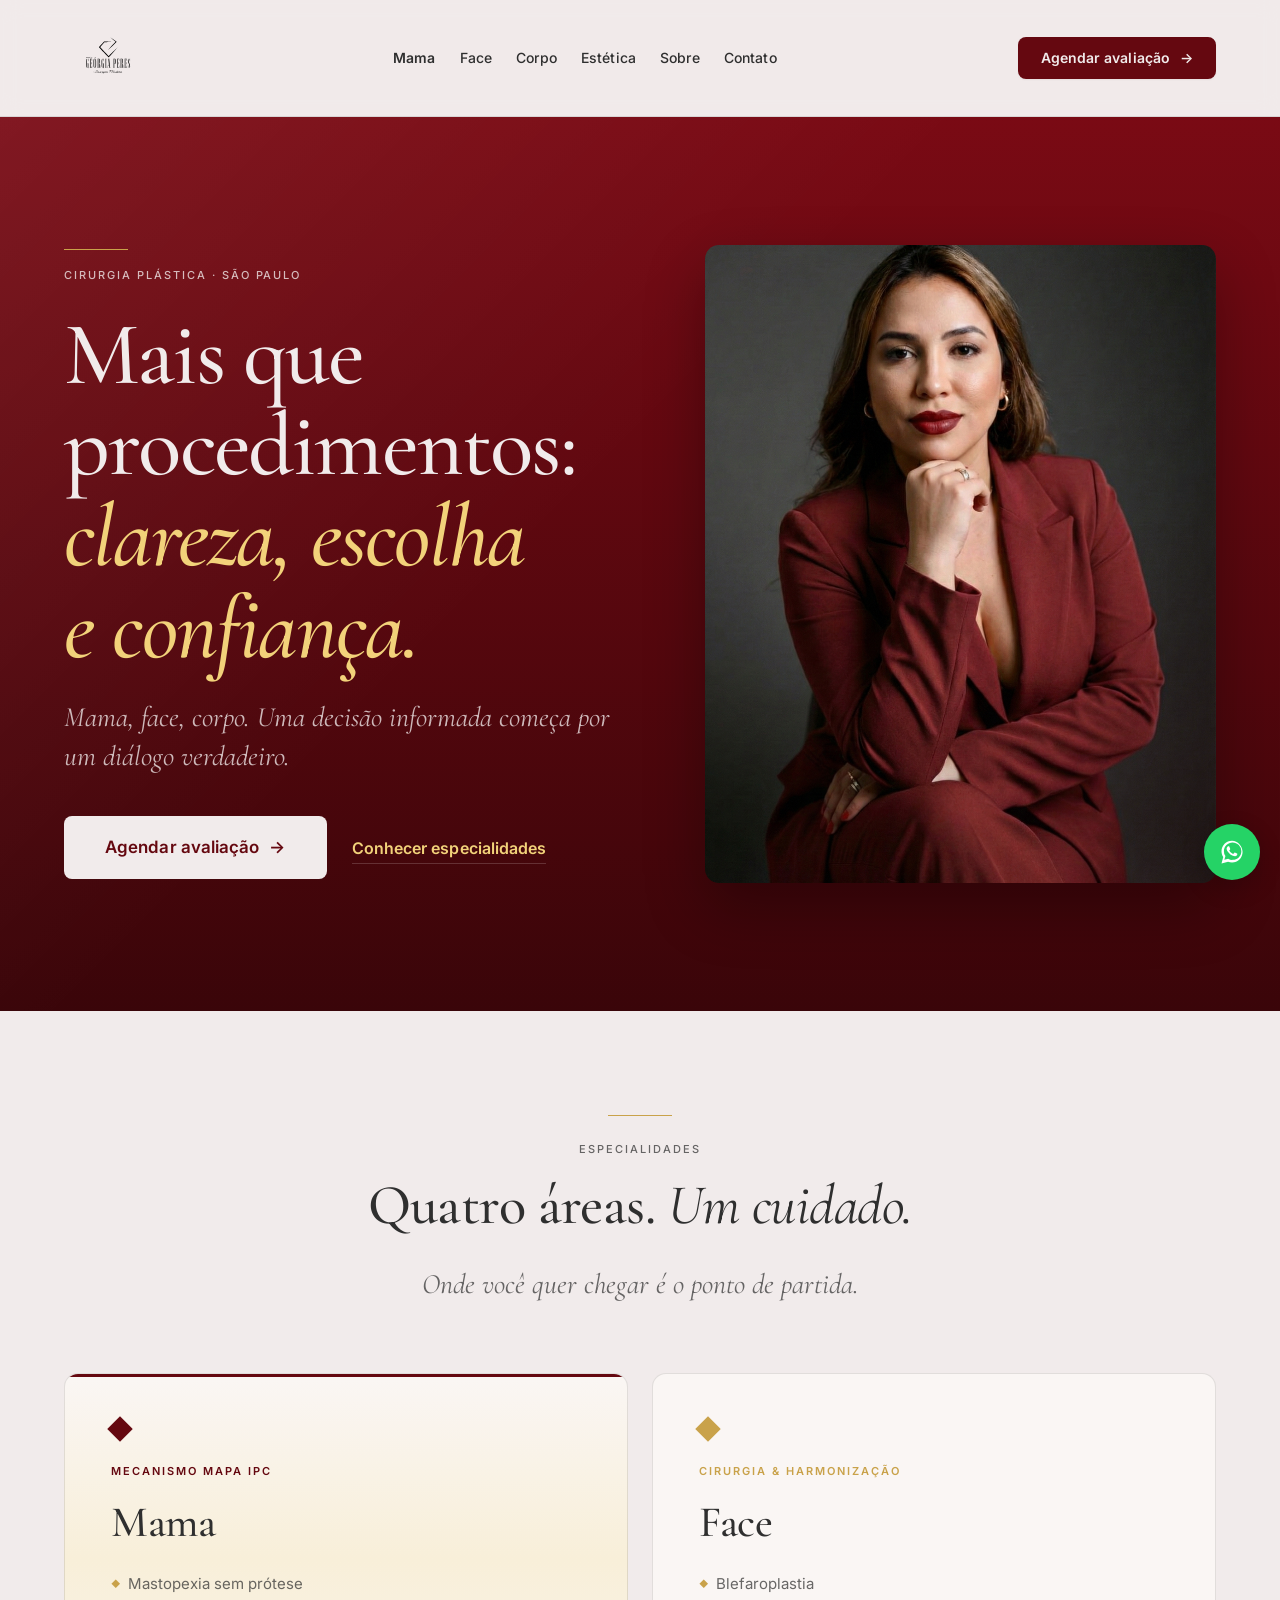
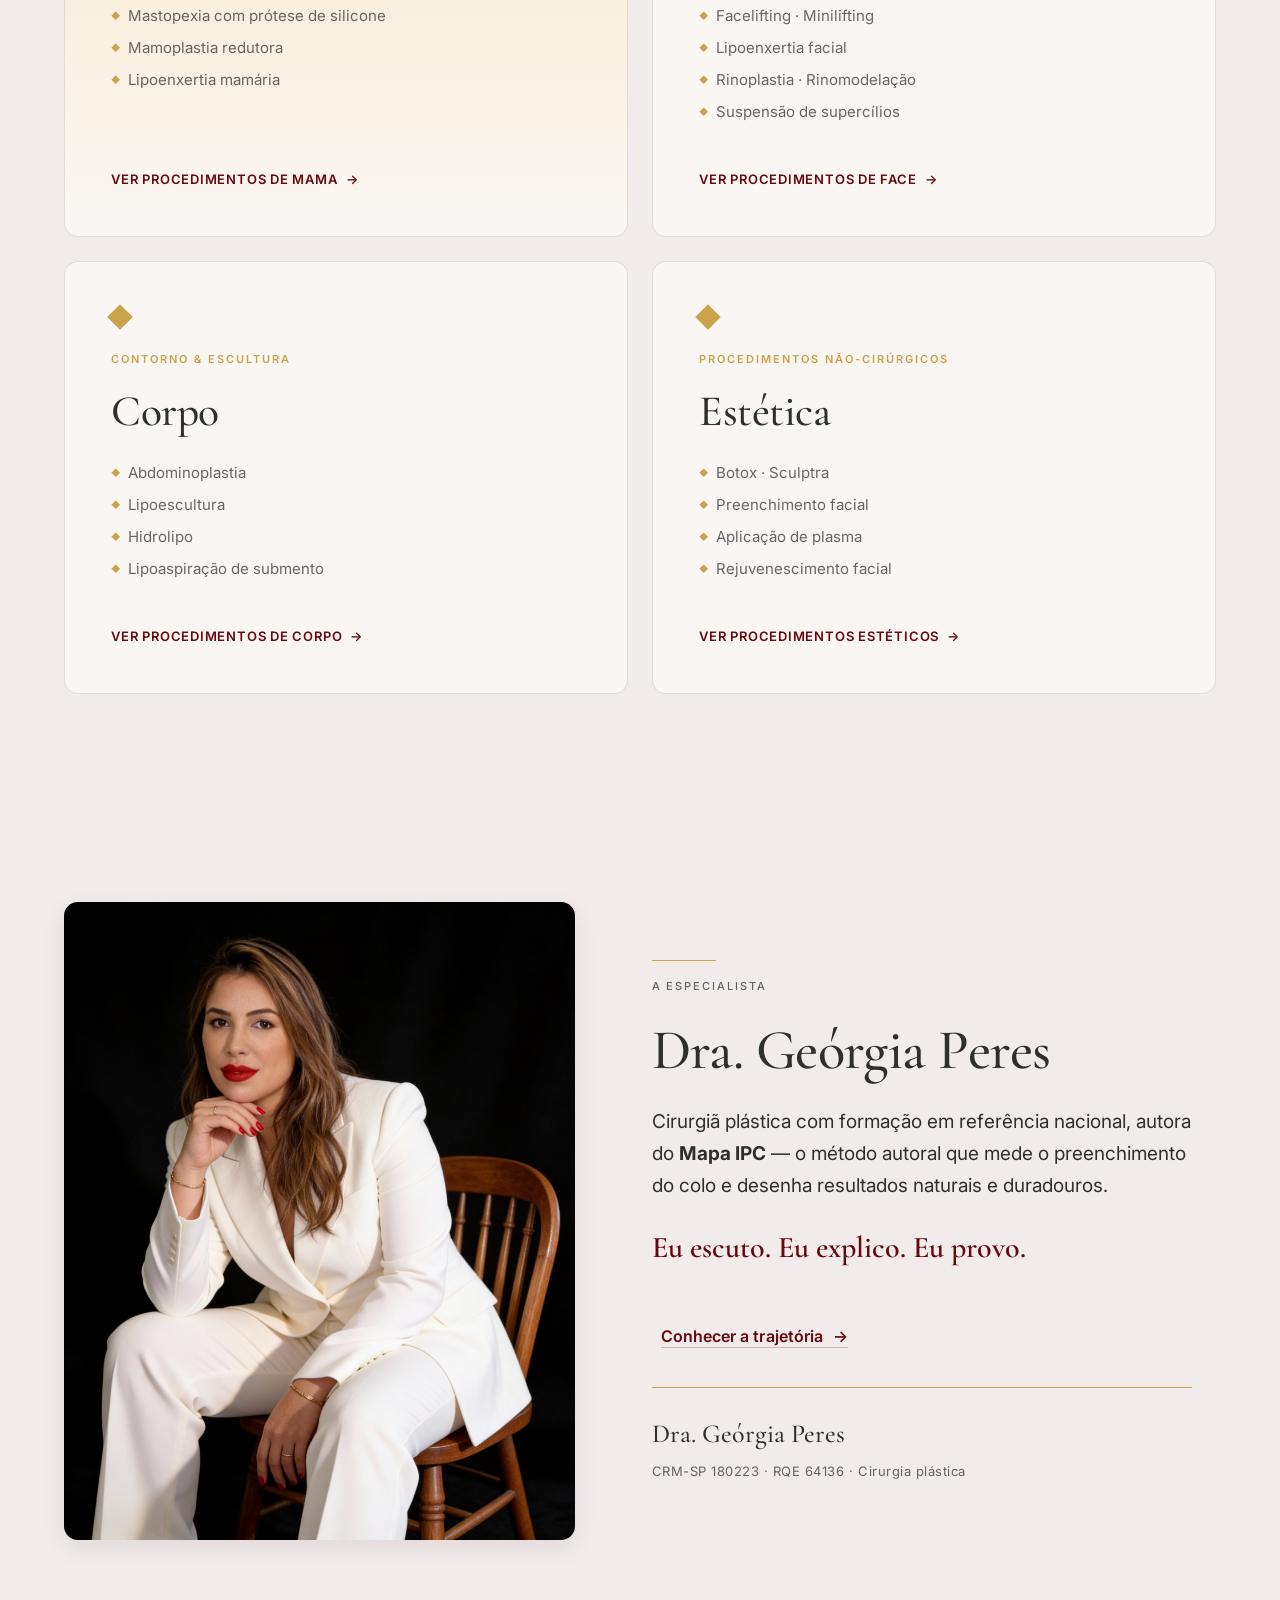
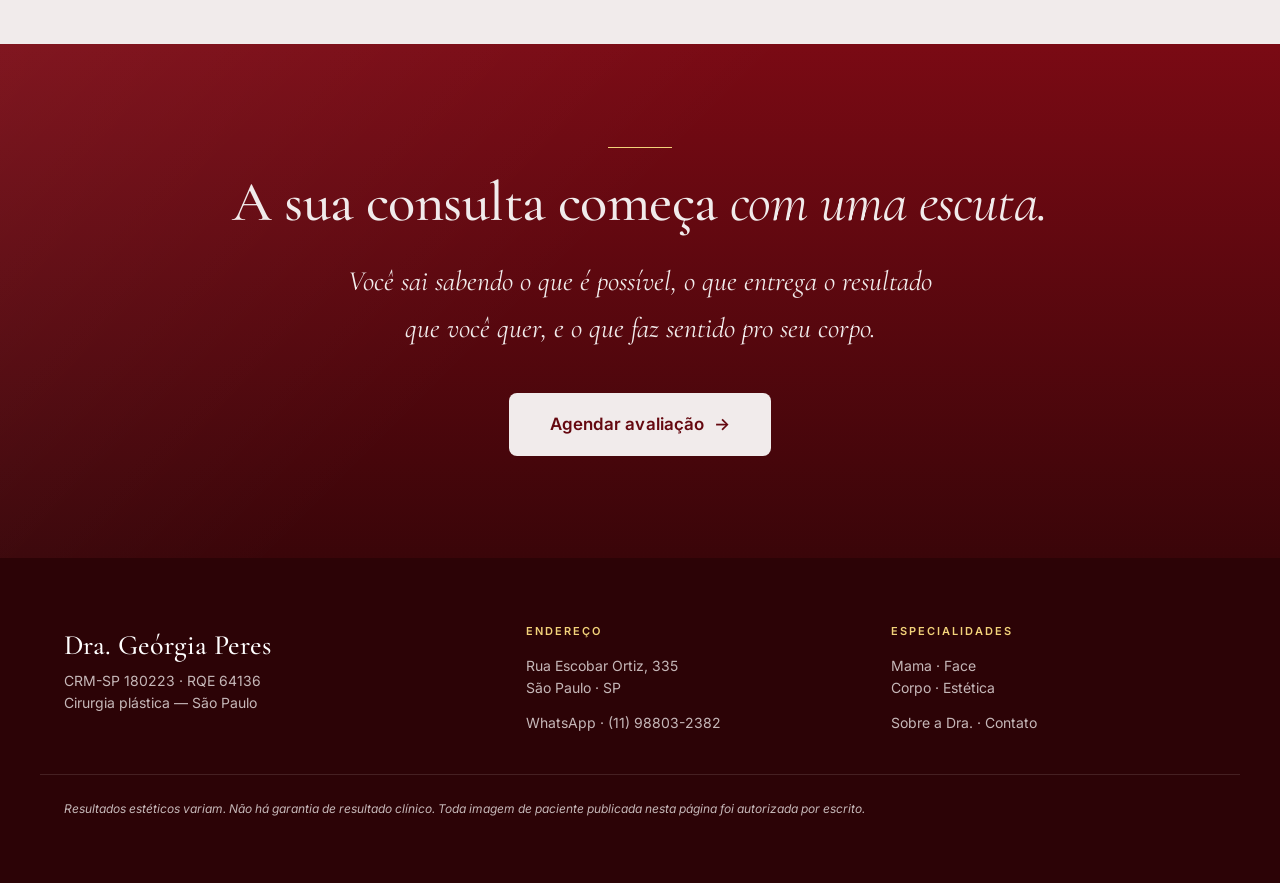
==== commit 8a457549: "Fotos editoriais (ensaio-ia) + logo +57% maior - Substitui as 3 fotos antigas desaturadas (dra-georg" ====
--- a/index.html
+++ b/index.html
@@ -8,7 +8,7 @@
 <meta property="og:title" content="Dra. Geórgia Peres — Cirurgia plástica">
 <meta property="og:description" content="Mais que procedimentos: clareza, escolha e confiança.">
 <meta property="og:type" content="website">
-<meta property="og:image" content="assets/photos/dra-georgia-01.jpg">
+<meta property="og:image" content="assets/photos/ensaio-ia-02-bordo.png">
 <title>Dra. Geórgia Peres · Cirurgia plástica · São Paulo</title>
 <link rel="preconnect" href="https://fonts.googleapis.com">
 <link rel="preconnect" href="https://fonts.gstatic.com" crossorigin>
@@ -316,7 +316,7 @@
       </div>
     </div>
     <figure class="hero-home__photo reveal" aria-hidden="true">
-      <img src="assets/photos/dra-georgia-01.jpg" alt="" loading="eager">
+      <img src="assets/photos/ensaio-ia-02-bordo.png" alt="" loading="eager">
     </figure>
   </div>
 </section>
@@ -394,7 +394,7 @@
 <section class="section authority" aria-labelledby="authority-h2">
   <div class="container authority__grid">
     <figure class="authority__photo reveal" aria-hidden="true">
-      <img src="assets/photos/dra-georgia-02.jpg" alt="" loading="lazy">
+      <img src="assets/photos/ensaio-ia-01-branco.png" alt="" loading="lazy">
     </figure>
     <div class="authority__copy reveal">
       <hr class="divider-gold" style="margin: 0 0 16px 0;" aria-hidden="true">
--- a/assets/css/components.css
+++ b/assets/css/components.css
@@ -110,7 +110,7 @@
   text-decoration: none;
 }
 .site-header__brand img {
-  height: 56px;
+  height: 88px;
   width: auto;
   display: block;
 }
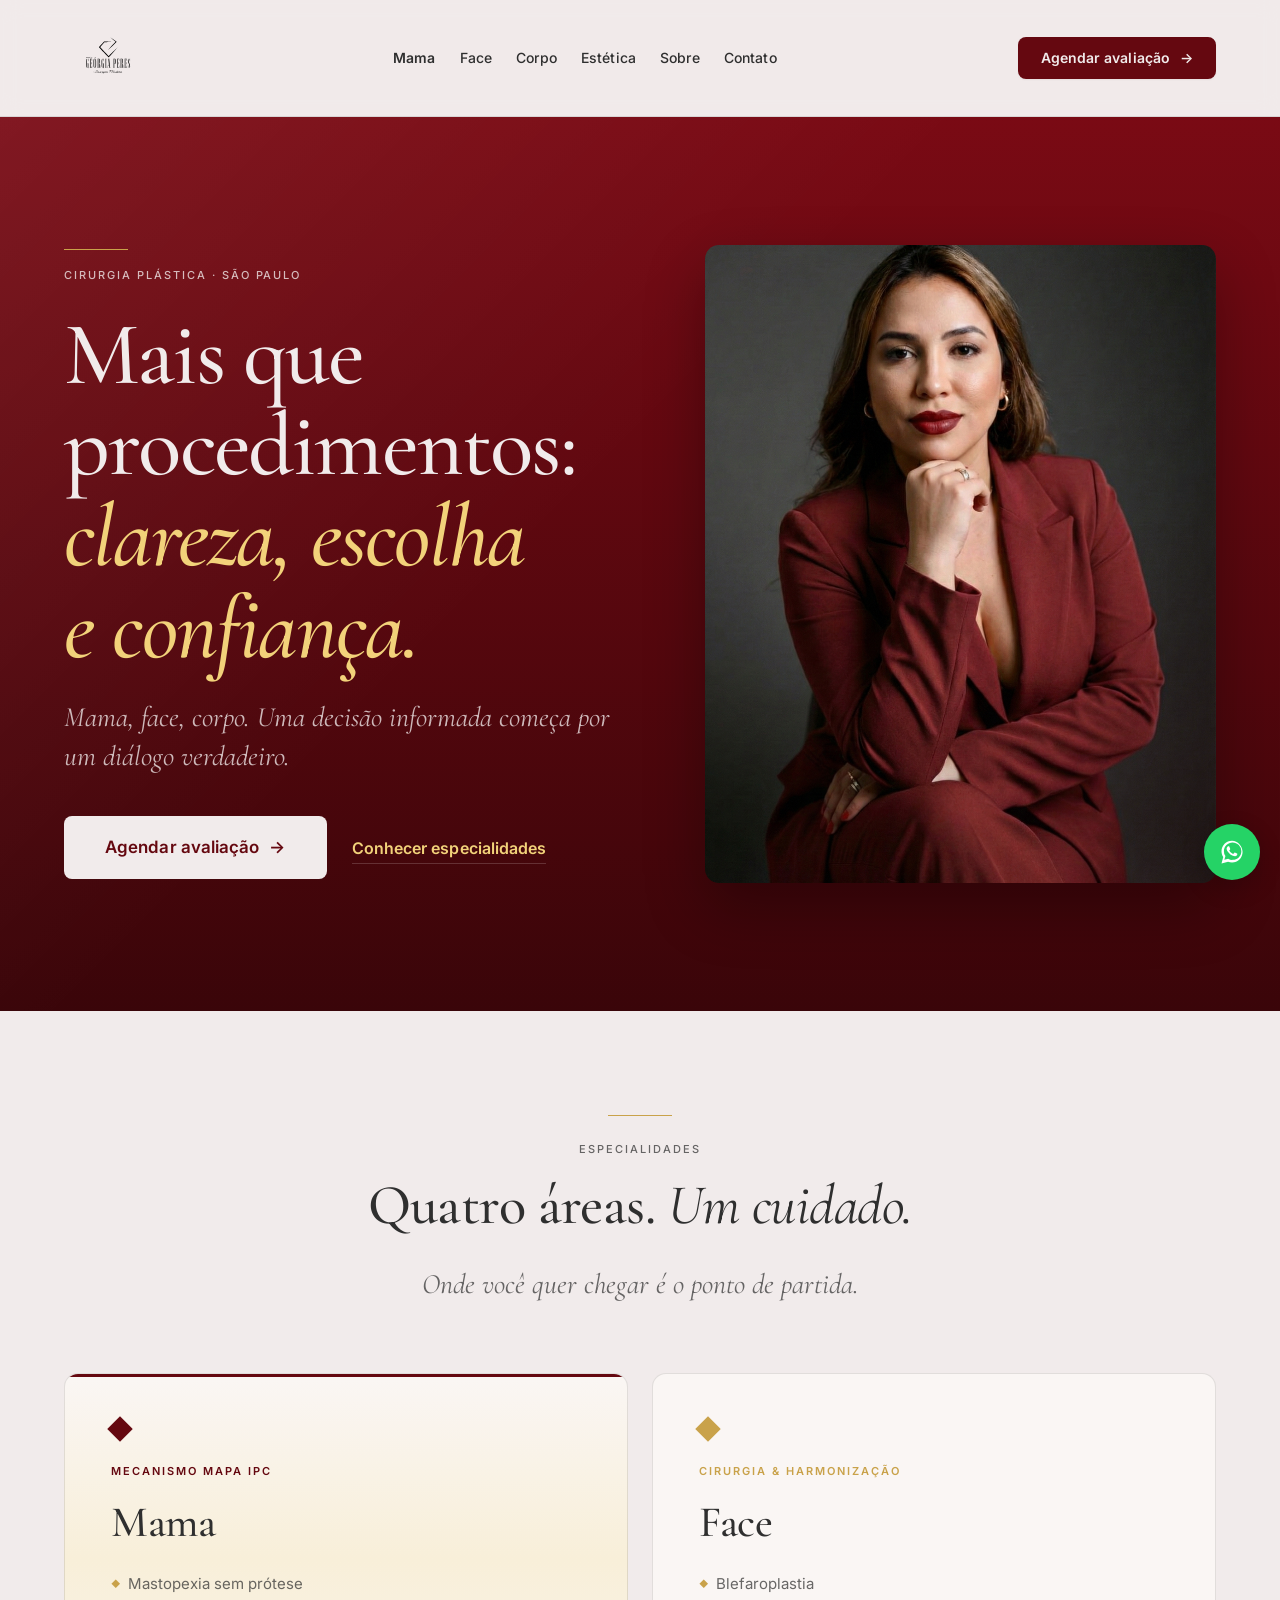
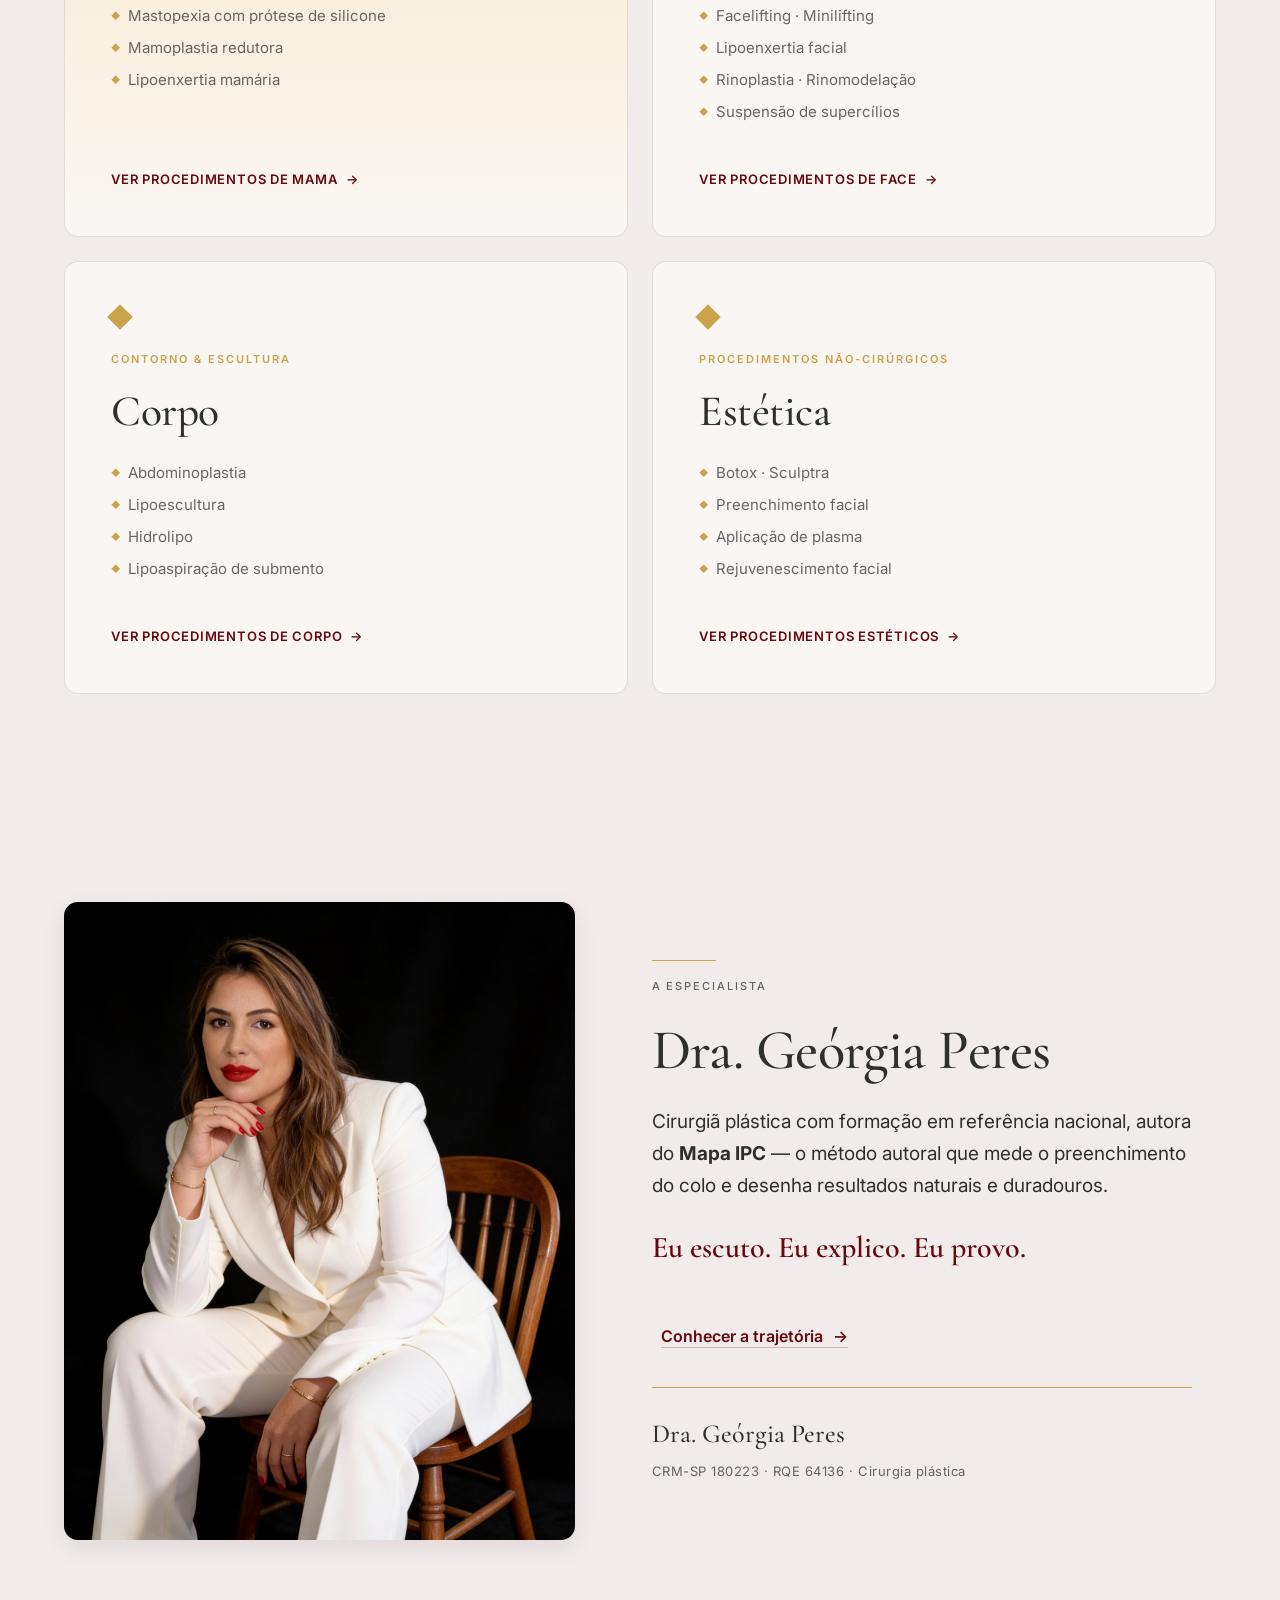
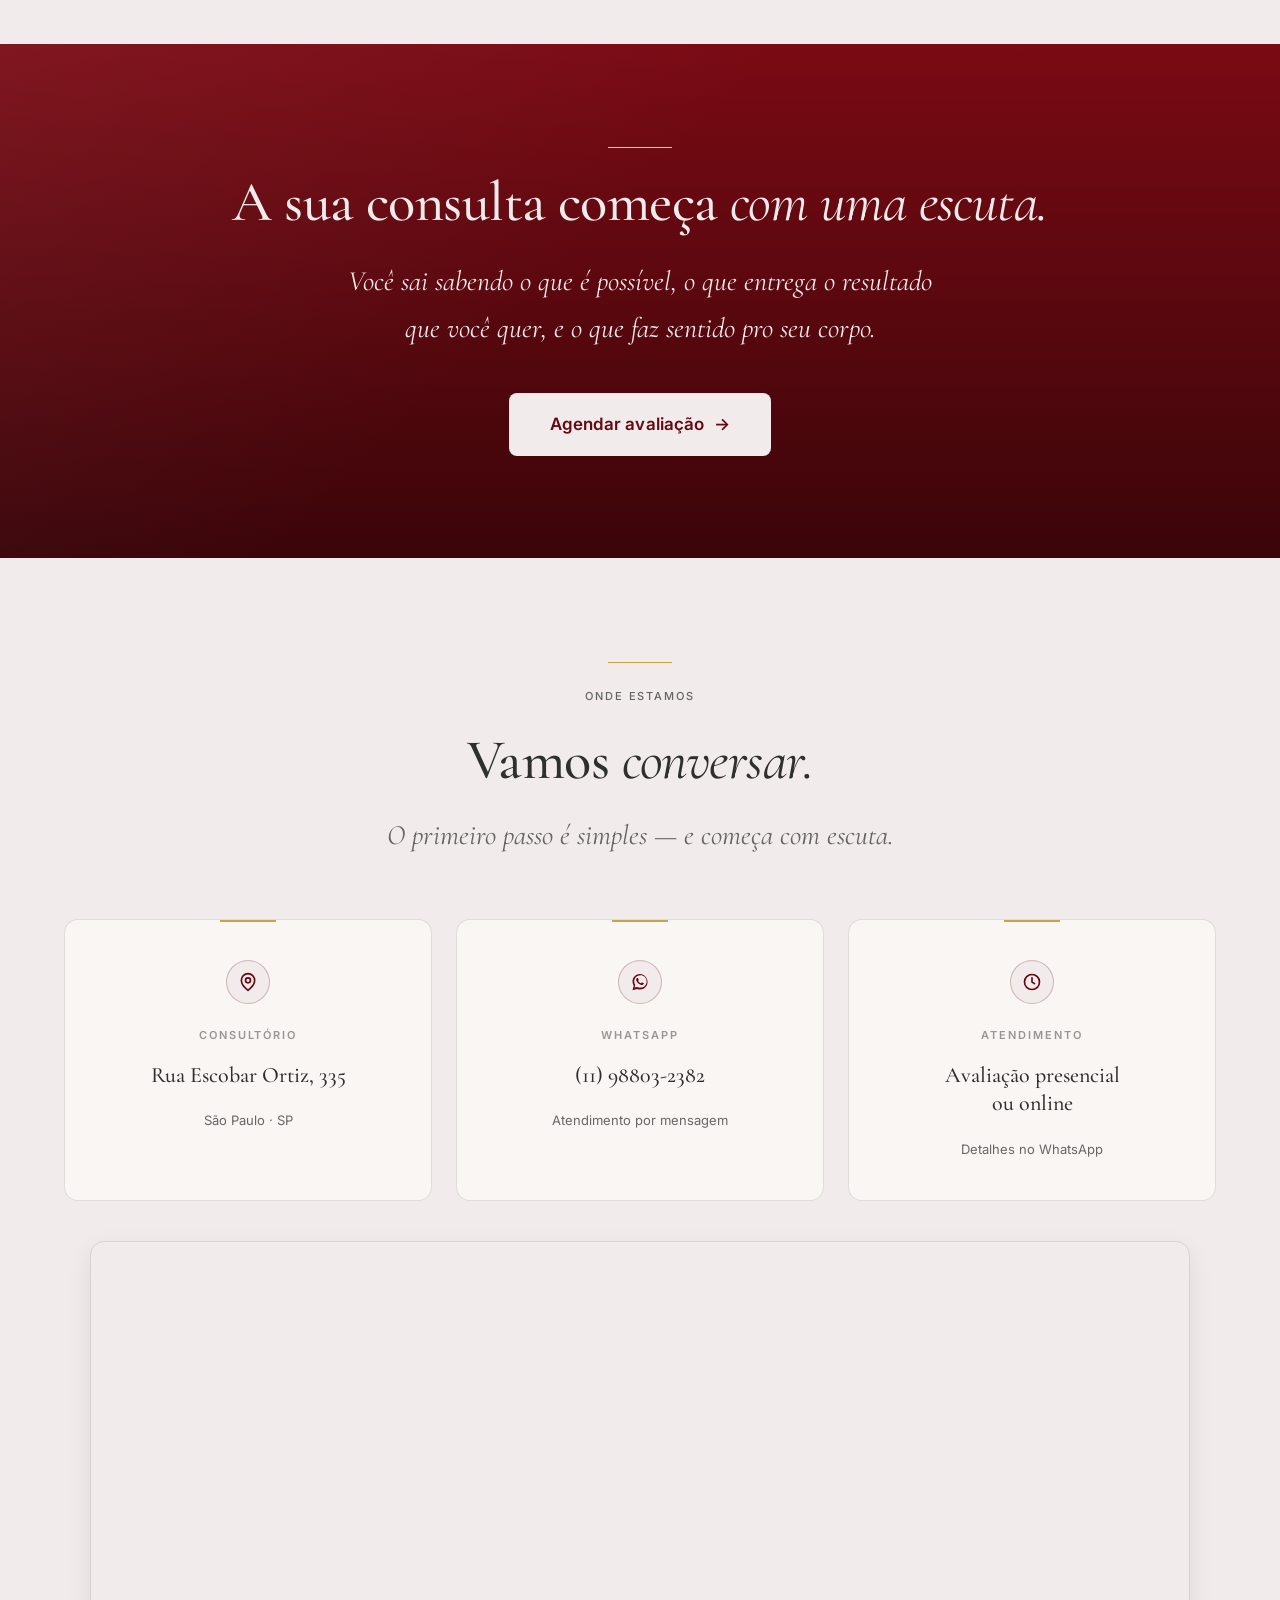
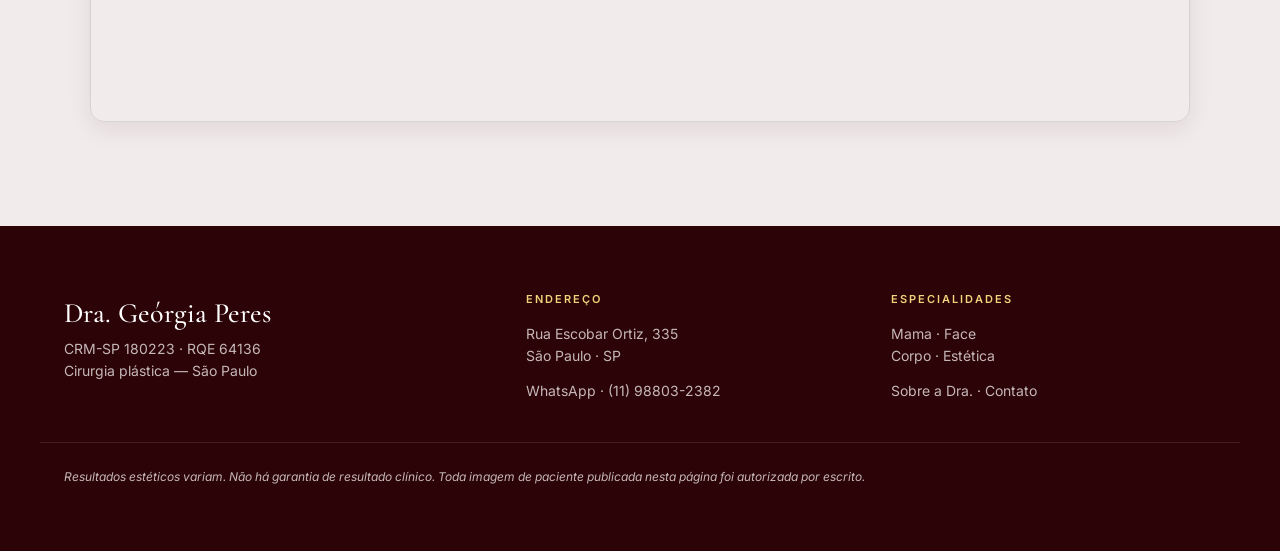
==== commit 0b1236d7: "Fix /face/ nav, /sobre/ contraste, integra contato na home /face/ — anchor nav: - Centralizada (just" ====
--- a/index.html
+++ b/index.html
@@ -252,6 +252,110 @@
     max-width: 620px;
     margin: 0 auto var(--sp-5);
   }
+
+  /* Contato (seção integrada na home) */
+  .contato-home {
+    background: var(--bg-paper);
+    scroll-margin-top: 120px;
+  }
+  .contato-home__header {
+    text-align: center;
+    margin-bottom: var(--sp-8);
+  }
+  .contato-home__h2 {
+    margin-block: var(--sp-3) var(--sp-3);
+  }
+  .contato-home__lead {
+    font-family: var(--font-display);
+    font-style: italic;
+    font-size: clamp(22px, 2.4vw, 28px);
+    color: var(--fg-2);
+    max-width: 640px;
+    margin: 0 auto;
+    line-height: 1.4;
+  }
+  .contato-home__grid {
+    display: grid;
+    grid-template-columns: repeat(3, 1fr);
+    gap: var(--sp-3);
+    margin-bottom: var(--sp-5);
+  }
+  @media (max-width: 800px) {
+    .contato-home__grid { grid-template-columns: 1fr; max-width: 480px; margin-inline: auto; }
+  }
+  .info-card {
+    background: var(--bg-card);
+    border: 1px solid var(--rule-soft);
+    border-radius: var(--r-lg);
+    padding: clamp(28px, 3.2vw, 40px);
+    text-align: center;
+    display: flex;
+    flex-direction: column;
+    align-items: center;
+    gap: var(--sp-2);
+    position: relative;
+    overflow: hidden;
+  }
+  .info-card::before {
+    content: "";
+    position: absolute;
+    top: 0; left: 50%; transform: translateX(-50%);
+    width: 56px; height: 2px;
+    background: var(--gold);
+  }
+  .info-card__icon {
+    width: 44px; height: 44px;
+    border-radius: 50%;
+    background: var(--bg-paper);
+    color: var(--accent);
+    display: flex;
+    align-items: center;
+    justify-content: center;
+    margin-bottom: 6px;
+    border: 1px solid var(--rule-bordo);
+  }
+  .info-card__icon svg { width: 20px; height: 20px; }
+  .info-card__label {
+    font-family: var(--font-body);
+    font-size: 11px;
+    font-weight: 600;
+    letter-spacing: 0.18em;
+    text-transform: uppercase;
+    color: var(--fg-3);
+  }
+  .info-card__value {
+    font-family: var(--font-display);
+    font-size: 22px;
+    font-weight: 500;
+    line-height: 1.3;
+    color: var(--fg-1);
+  }
+  .info-card__value a { color: var(--fg-1); transition: color var(--dur-fast) var(--ease); }
+  .info-card__value a:hover { color: var(--accent); }
+  .info-card__note {
+    font-size: 13px;
+    color: var(--fg-2);
+    margin-top: 4px;
+  }
+  .map-wrapper {
+    width: 100%;
+    max-width: 1100px;
+    margin: var(--sp-5) auto 0;
+    aspect-ratio: 16/7;
+    border-radius: var(--r-lg);
+    overflow: hidden;
+    border: 1px solid var(--rule-soft);
+    box-shadow: var(--shadow-md);
+  }
+  .map-wrapper iframe {
+    width: 100%; height: 100%;
+    border: 0;
+    display: block;
+    filter: grayscale(0.15) sepia(0.05);
+  }
+  @media (max-width: 720px) {
+    .map-wrapper { aspect-ratio: 4/5; }
+  }
 </style>
 </head>
 <body>
@@ -270,7 +374,7 @@
       <a href="corpo/">Corpo</a>
       <a href="estetica/">Estética</a>
       <a href="sobre/">Sobre</a>
-      <a href="contato/">Contato</a>
+      <a href="#contato">Contato</a>
     </nav>
     <div class="site-header__cta">
       <a class="btn btn--primary" href="https://wa.me/5511988032382?text=Oi%20Dra.%20Ge%C3%B3rgia%2C%20vim%20do%20site." target="_blank" rel="noopener">
@@ -290,7 +394,7 @@
       <a href="corpo/">Corpo</a>
       <a href="estetica/">Estética</a>
       <a href="sobre/">Sobre</a>
-      <a href="contato/">Contato</a>
+      <a href="#contato">Contato</a>
     </nav>
     <a class="btn btn--primary" href="https://wa.me/5511988032382?text=Oi%20Dra.%20Ge%C3%B3rgia%2C%20vim%20do%20site." target="_blank" rel="noopener">
       Agendar avaliação <span class="btn-arrow" aria-hidden="true">→</span>
@@ -423,6 +527,63 @@
   </div>
 </section>
 
+<!-- ============================================================ CONTATO -->
+<section class="section contato-home" id="contato" aria-labelledby="contato-h2">
+  <div class="container">
+    <div class="contato-home__header">
+      <hr class="divider-gold" aria-hidden="true">
+      <p class="dg-overline">Onde estamos</p>
+      <h2 id="contato-h2" class="dg-h2 contato-home__h2 reveal">Vamos <em class="dg-italic">conversar.</em></h2>
+      <p class="contato-home__lead reveal">O primeiro passo é simples — e começa com escuta.</p>
+    </div>
+
+    <div class="contato-home__grid">
+      <article class="info-card reveal">
+        <span class="info-card__icon" aria-hidden="true">
+          <svg viewBox="0 0 24 24" fill="none" stroke="currentColor" stroke-width="2" stroke-linecap="round" stroke-linejoin="round">
+            <path d="M20 10c0 6-8 12-8 12s-8-6-8-12a8 8 0 0 1 16 0Z"/>
+            <circle cx="12" cy="10" r="3"/>
+          </svg>
+        </span>
+        <span class="info-card__label">Consultório</span>
+        <span class="info-card__value">Rua Escobar Ortiz, 335</span>
+        <span class="info-card__note">São Paulo · SP</span>
+      </article>
+
+      <article class="info-card reveal">
+        <span class="info-card__icon" aria-hidden="true">
+          <svg viewBox="0 0 32 32" fill="currentColor">
+            <path d="M16.04 3C9.4 3 4 8.4 4 15.04c0 2.36.69 4.66 1.99 6.65L4 29l7.49-1.96a12.04 12.04 0 0 0 4.55.9h.01c6.64 0 12.04-5.4 12.04-12.04S22.69 3 16.04 3zm0 22.06c-1.41 0-2.79-.37-4-1.07l-.29-.17-4.45 1.16 1.19-4.33-.19-.31a9.94 9.94 0 0 1-1.55-5.32c0-5.49 4.47-9.96 9.97-9.96 2.66 0 5.16 1.04 7.04 2.92a9.9 9.9 0 0 1 2.92 7.04c0 5.5-4.47 9.97-9.97 9.97zm5.46-7.45c-.3-.15-1.78-.88-2.06-.98-.28-.1-.48-.15-.68.15-.2.3-.78.98-.95 1.18-.18.2-.35.22-.65.07-.3-.15-1.27-.47-2.42-1.49-.9-.8-1.5-1.78-1.68-2.08-.18-.3-.02-.46.13-.61.13-.13.3-.35.45-.52.15-.18.2-.3.3-.5.1-.2.05-.38-.03-.53-.07-.15-.68-1.63-.93-2.23-.24-.58-.49-.5-.68-.51l-.58-.01c-.2 0-.53.07-.8.38-.28.3-1.05 1.02-1.05 2.49s1.07 2.89 1.22 3.09c.15.2 2.11 3.22 5.13 4.51.72.31 1.28.5 1.71.64.72.23 1.37.2 1.89.12.58-.09 1.78-.73 2.03-1.43.25-.7.25-1.3.18-1.43-.07-.13-.27-.2-.57-.35z"/>
+          </svg>
+        </span>
+        <span class="info-card__label">WhatsApp</span>
+        <span class="info-card__value"><a href="https://wa.me/5511988032382?text=Oi%20Dra.%20Ge%C3%B3rgia%2C%20vim%20do%20site." target="_blank" rel="noopener">(11) 98803-2382</a></span>
+        <span class="info-card__note">Atendimento por mensagem</span>
+      </article>
+
+      <article class="info-card reveal">
+        <span class="info-card__icon" aria-hidden="true">
+          <svg viewBox="0 0 24 24" fill="none" stroke="currentColor" stroke-width="2" stroke-linecap="round" stroke-linejoin="round">
+            <circle cx="12" cy="12" r="9"/>
+            <path d="M12 7v5l3 2"/>
+          </svg>
+        </span>
+        <span class="info-card__label">Atendimento</span>
+        <span class="info-card__value">Avaliação presencial<br>ou online</span>
+        <span class="info-card__note">Detalhes no WhatsApp</span>
+      </article>
+    </div>
+
+    <div class="map-wrapper reveal">
+      <iframe
+        src="https://www.google.com/maps?q=Rua+Escobar+Ortiz+335+São+Paulo&output=embed"
+        loading="lazy"
+        referrerpolicy="no-referrer-when-downgrade"
+        title="Mapa — Rua Escobar Ortiz, 335, São Paulo"></iframe>
+    </div>
+  </div>
+</section>
+
 </main>
 
 <!-- ============================================================ FOOTER -->
@@ -446,7 +607,7 @@
         <a href="mama/">Mama</a> · <a href="face/">Face</a><br>
         <a href="corpo/">Corpo</a> · <a href="estetica/">Estética</a>
       </p>
-      <p style="margin-top:12px;"><a href="sobre/">Sobre a Dra.</a> · <a href="contato/">Contato</a></p>
+      <p style="margin-top:12px;"><a href="sobre/">Sobre a Dra.</a> · <a href="#contato">Contato</a></p>
     </div>
   </div>
   <div class="container site-footer__legal">
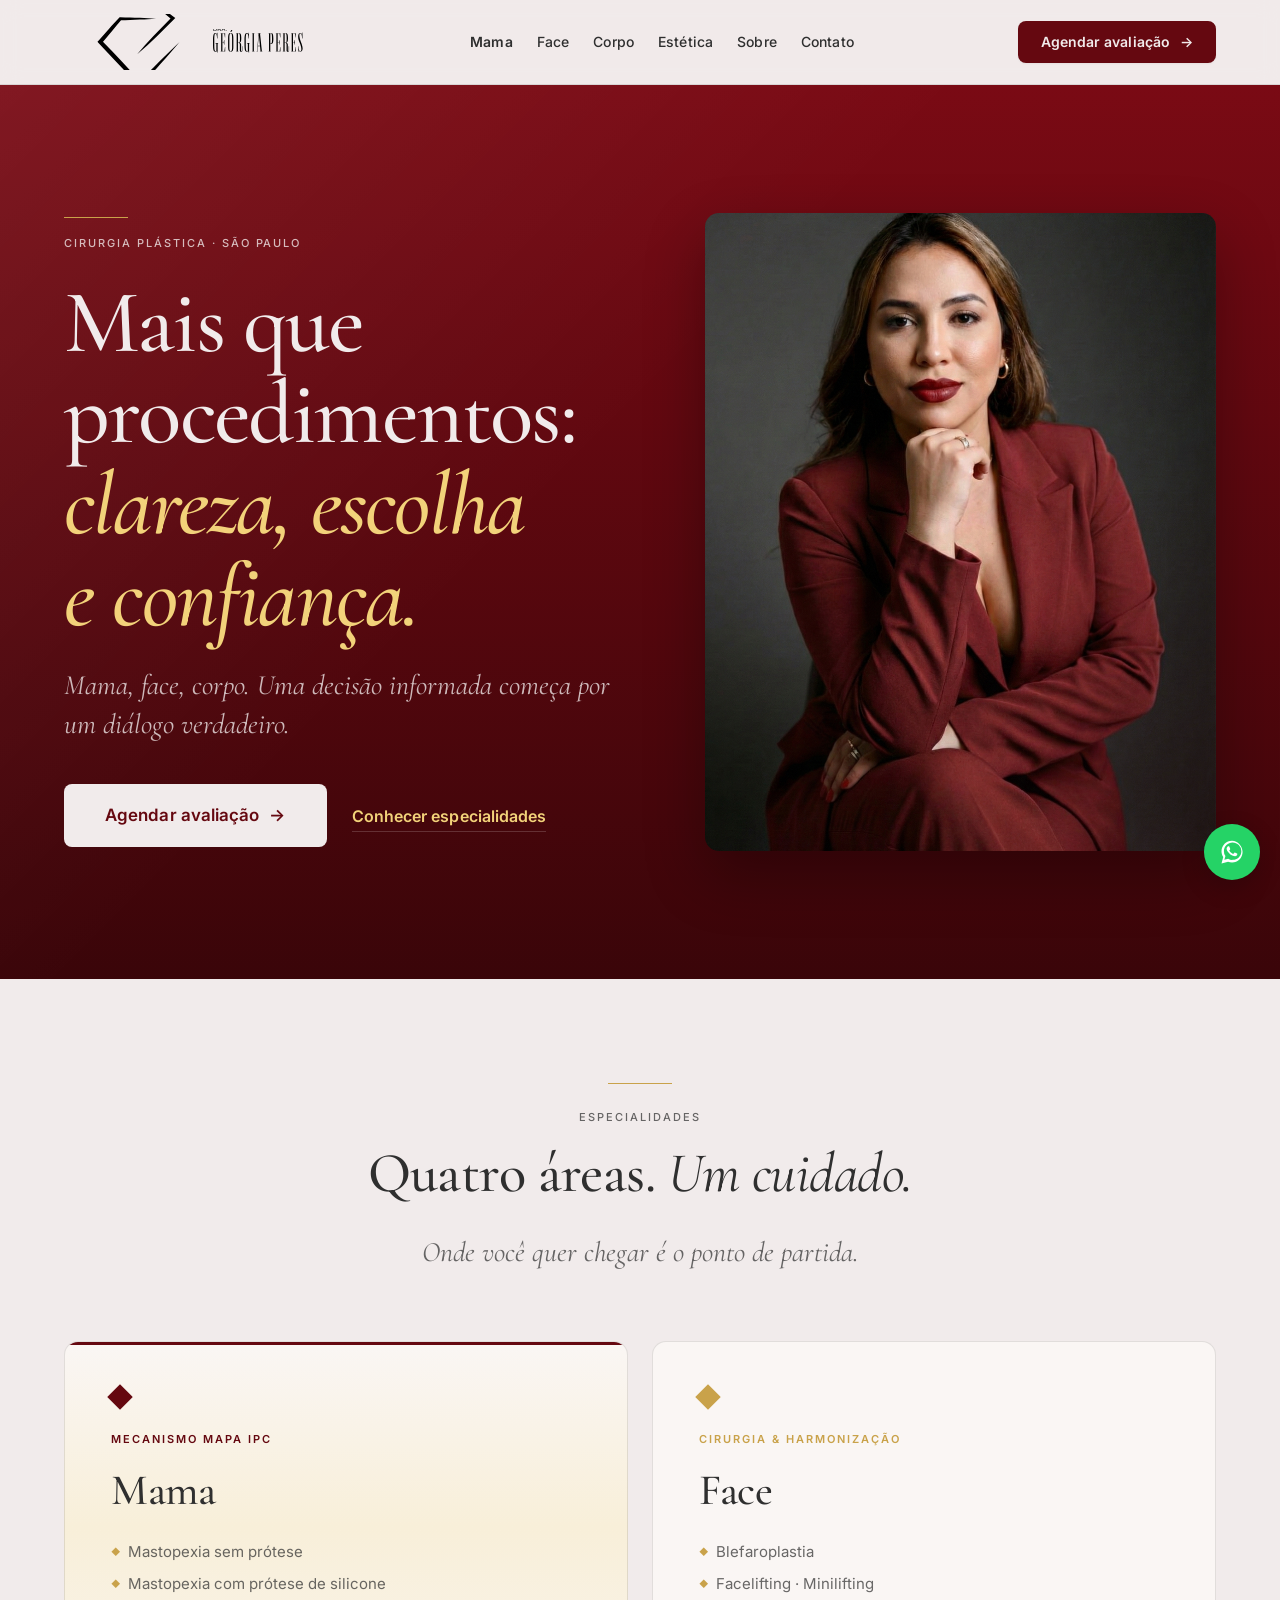
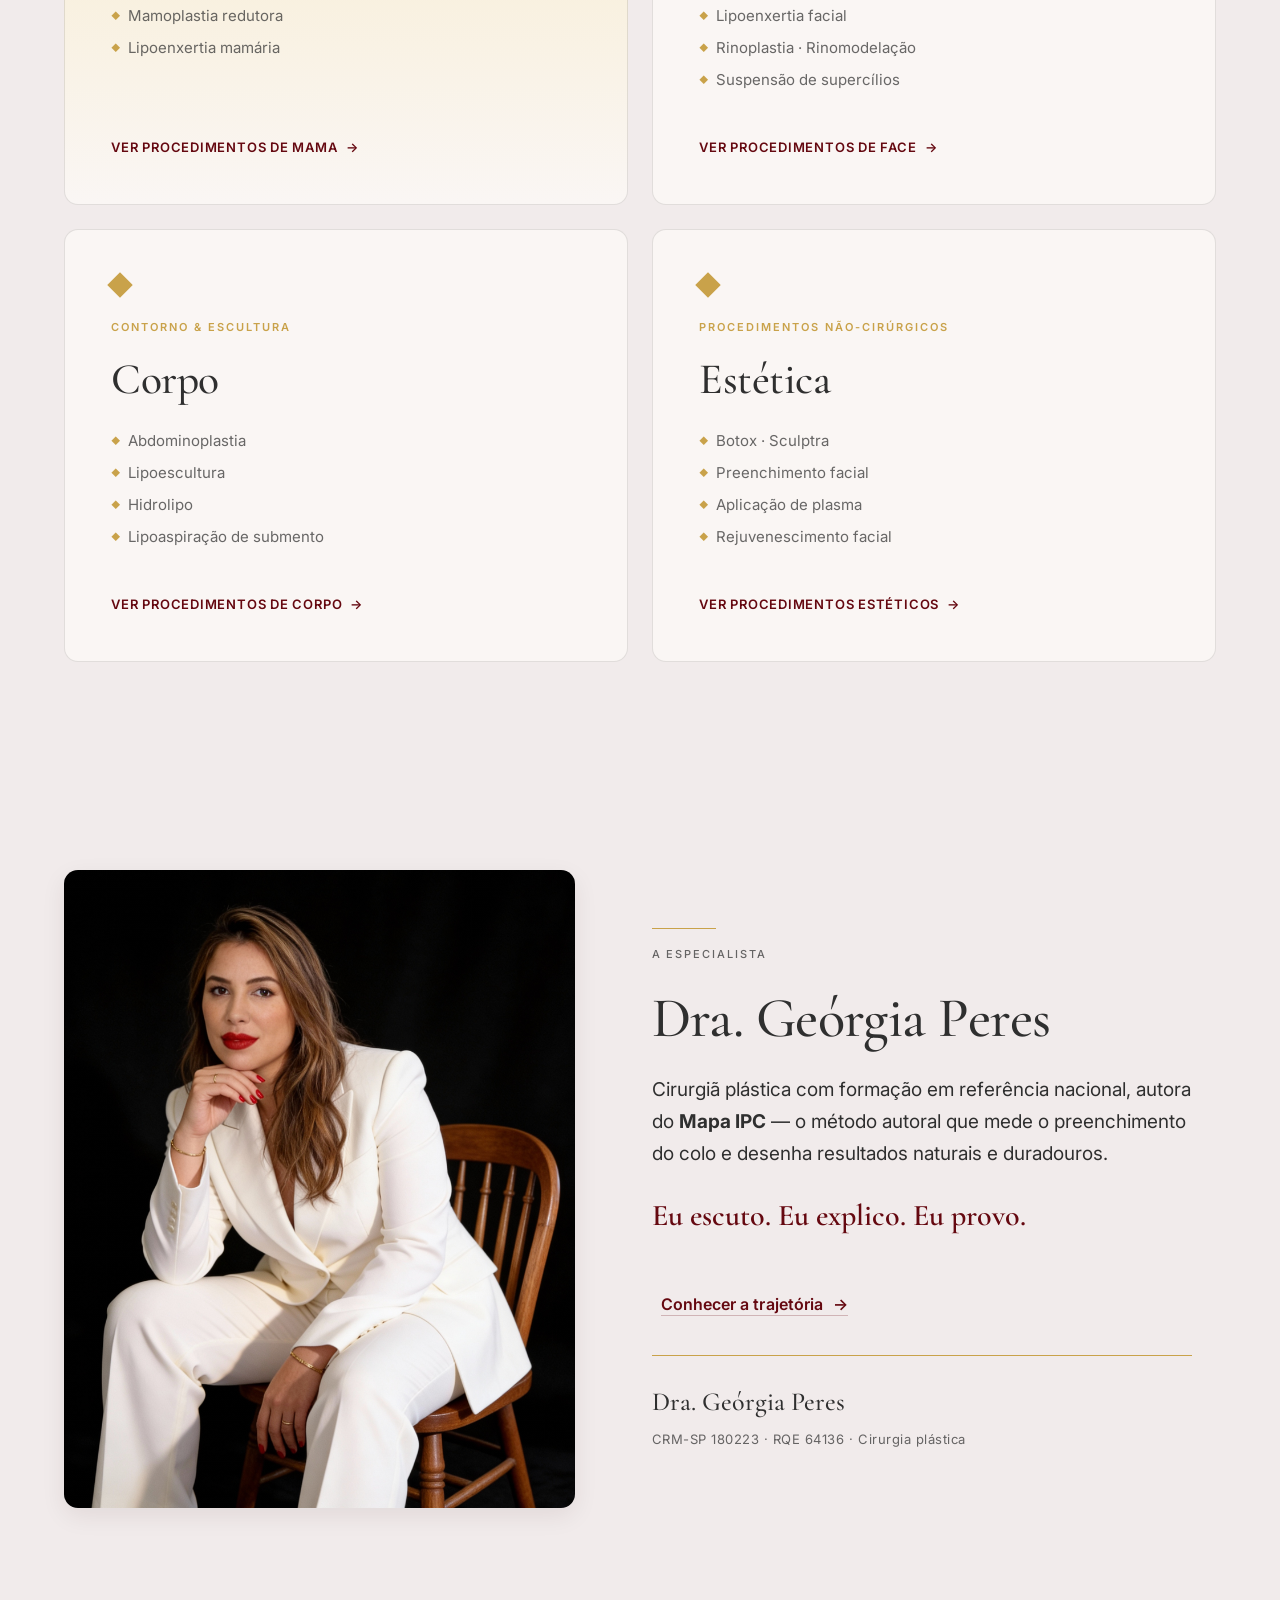
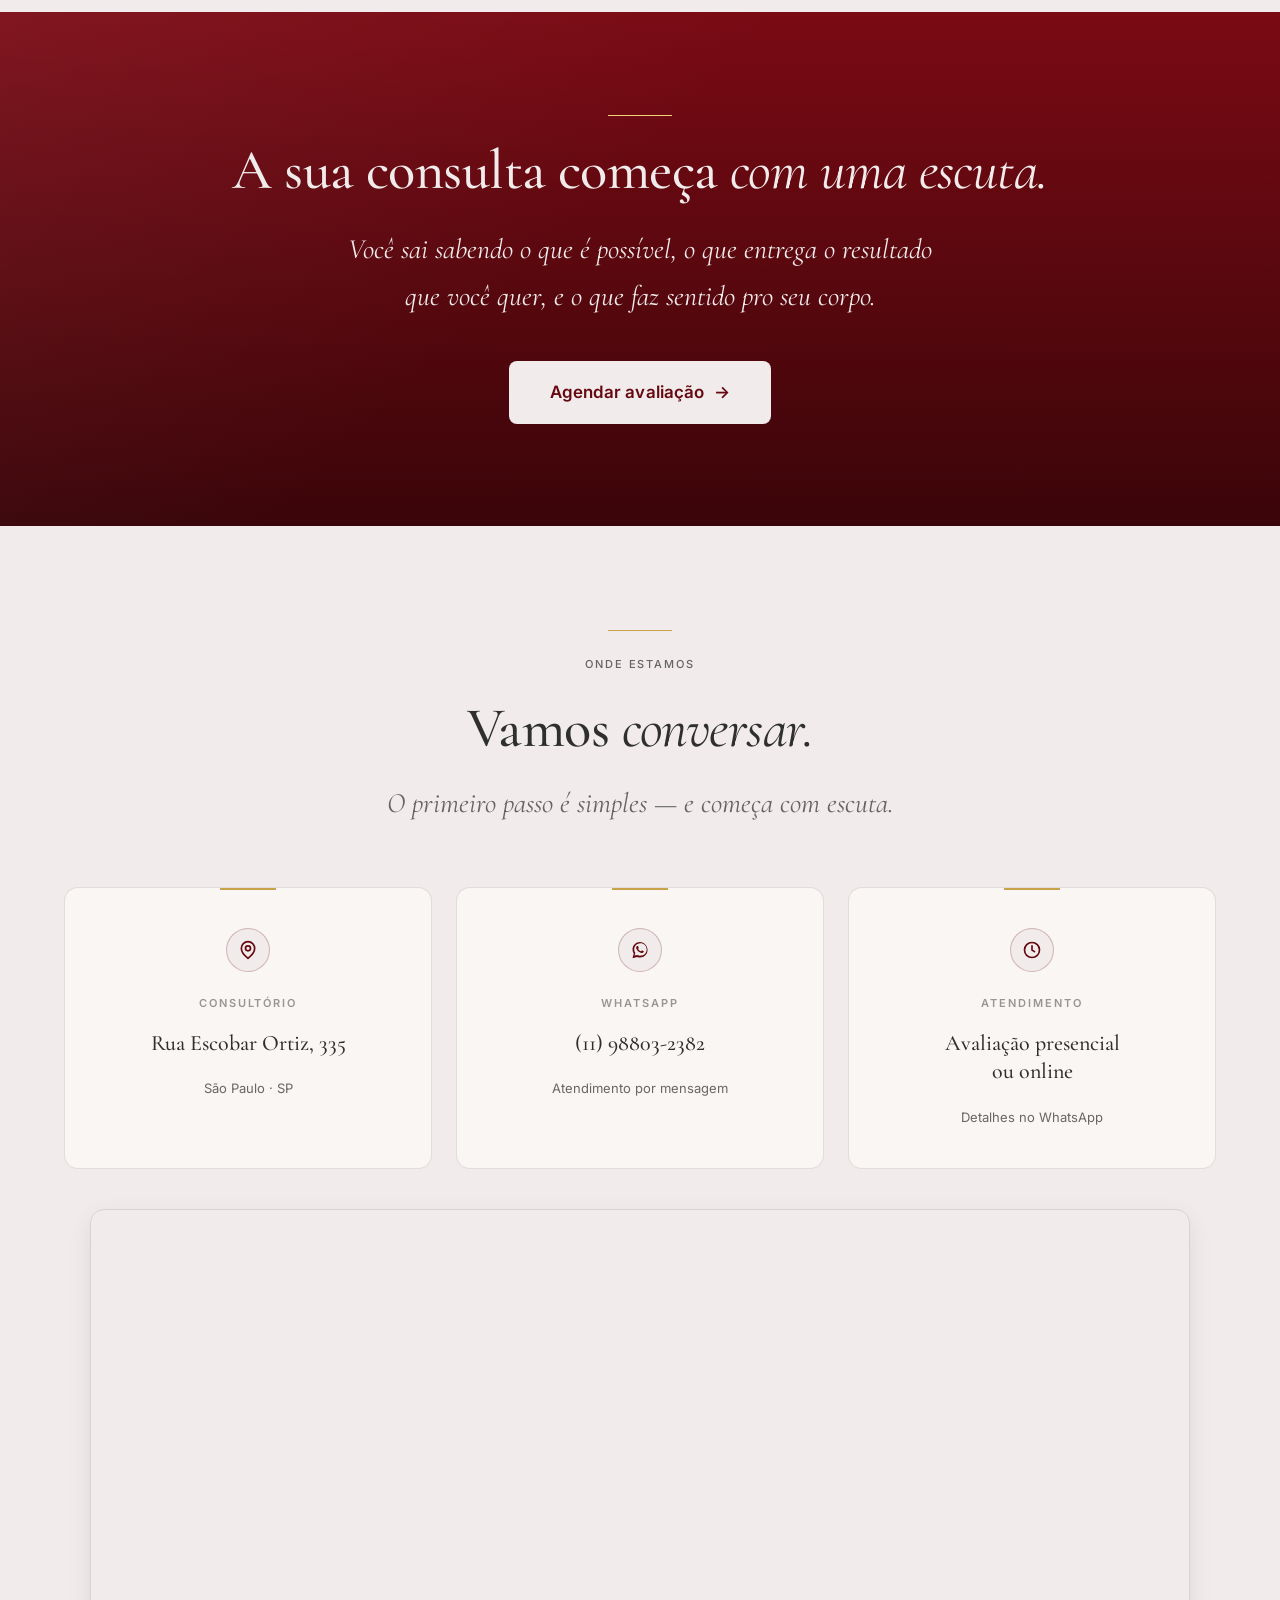
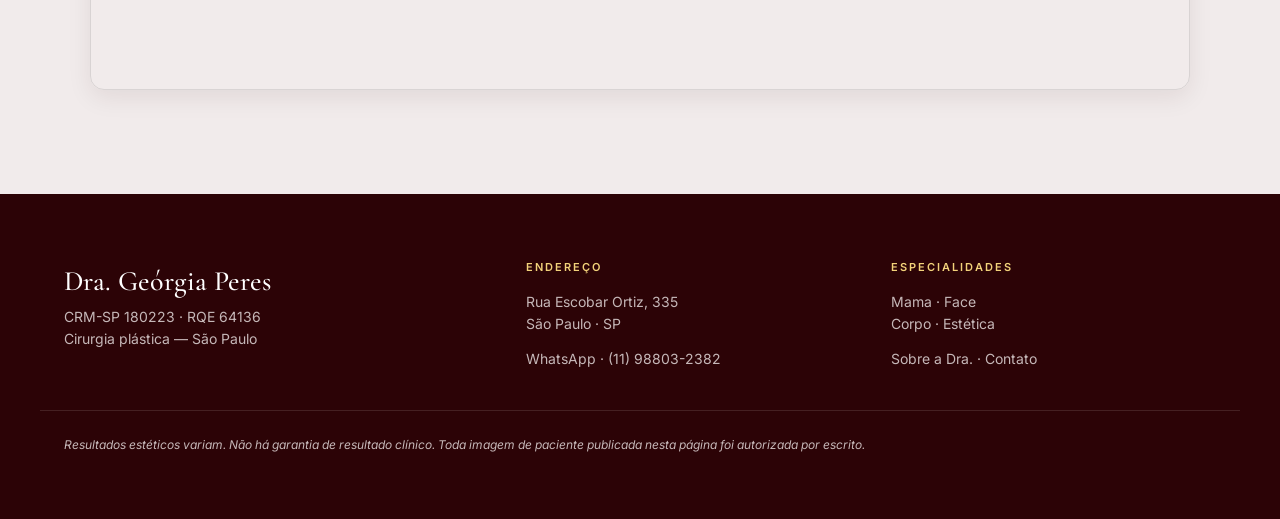
==== commit 7c4f5dac: "Logo decomposto (símbolo + texto) + corrige link da home Logo: - Decomposto em 2 SVGs (extraídos do " ====
--- a/index.html
+++ b/index.html
@@ -365,8 +365,9 @@
 <!-- ============================================================ HEADER -->
 <header class="site-header" id="site-header">
   <div class="container site-header__inner">
-    <a class="site-header__brand" href="/" aria-label="Dra. Geórgia Peres — início">
-      <img src="assets/logos/logo-georgia-white.svg" alt="Dra. Geórgia Peres" style="filter: brightness(0);">
+    <a class="site-header__brand" href="./" aria-label="Dra. Geórgia Peres — início">
+      <img class="site-header__brand-symbol" src="assets/logos/logo-georgia-symbol.svg" alt="" aria-hidden="true">
+      <img class="site-header__brand-wordmark" src="assets/logos/logo-georgia-wordmark.svg" alt="Dra. Geórgia Peres">
     </a>
     <nav class="site-header__nav" aria-label="Navegação principal">
       <a href="mama/"     class="is-featured">Mama</a>
--- a/assets/css/components.css
+++ b/assets/css/components.css
@@ -105,14 +105,25 @@
   padding-block: 14px;
 }
 .site-header__brand {
-  display: flex;
-  align-items: center;
+  display: inline-flex;
+  align-items: center;
+  gap: 16px;
   text-decoration: none;
 }
-.site-header__brand img {
-  height: 88px;
+.site-header__brand-symbol {
+  height: 56px;
   width: auto;
   display: block;
+}
+.site-header__brand-wordmark {
+  height: 26px;
+  width: auto;
+  display: block;
+}
+@media (max-width: 720px) {
+  .site-header__brand { gap: 12px; }
+  .site-header__brand-symbol { height: 44px; }
+  .site-header__brand-wordmark { height: 22px; }
 }
 .site-header__nav {
   display: flex;
